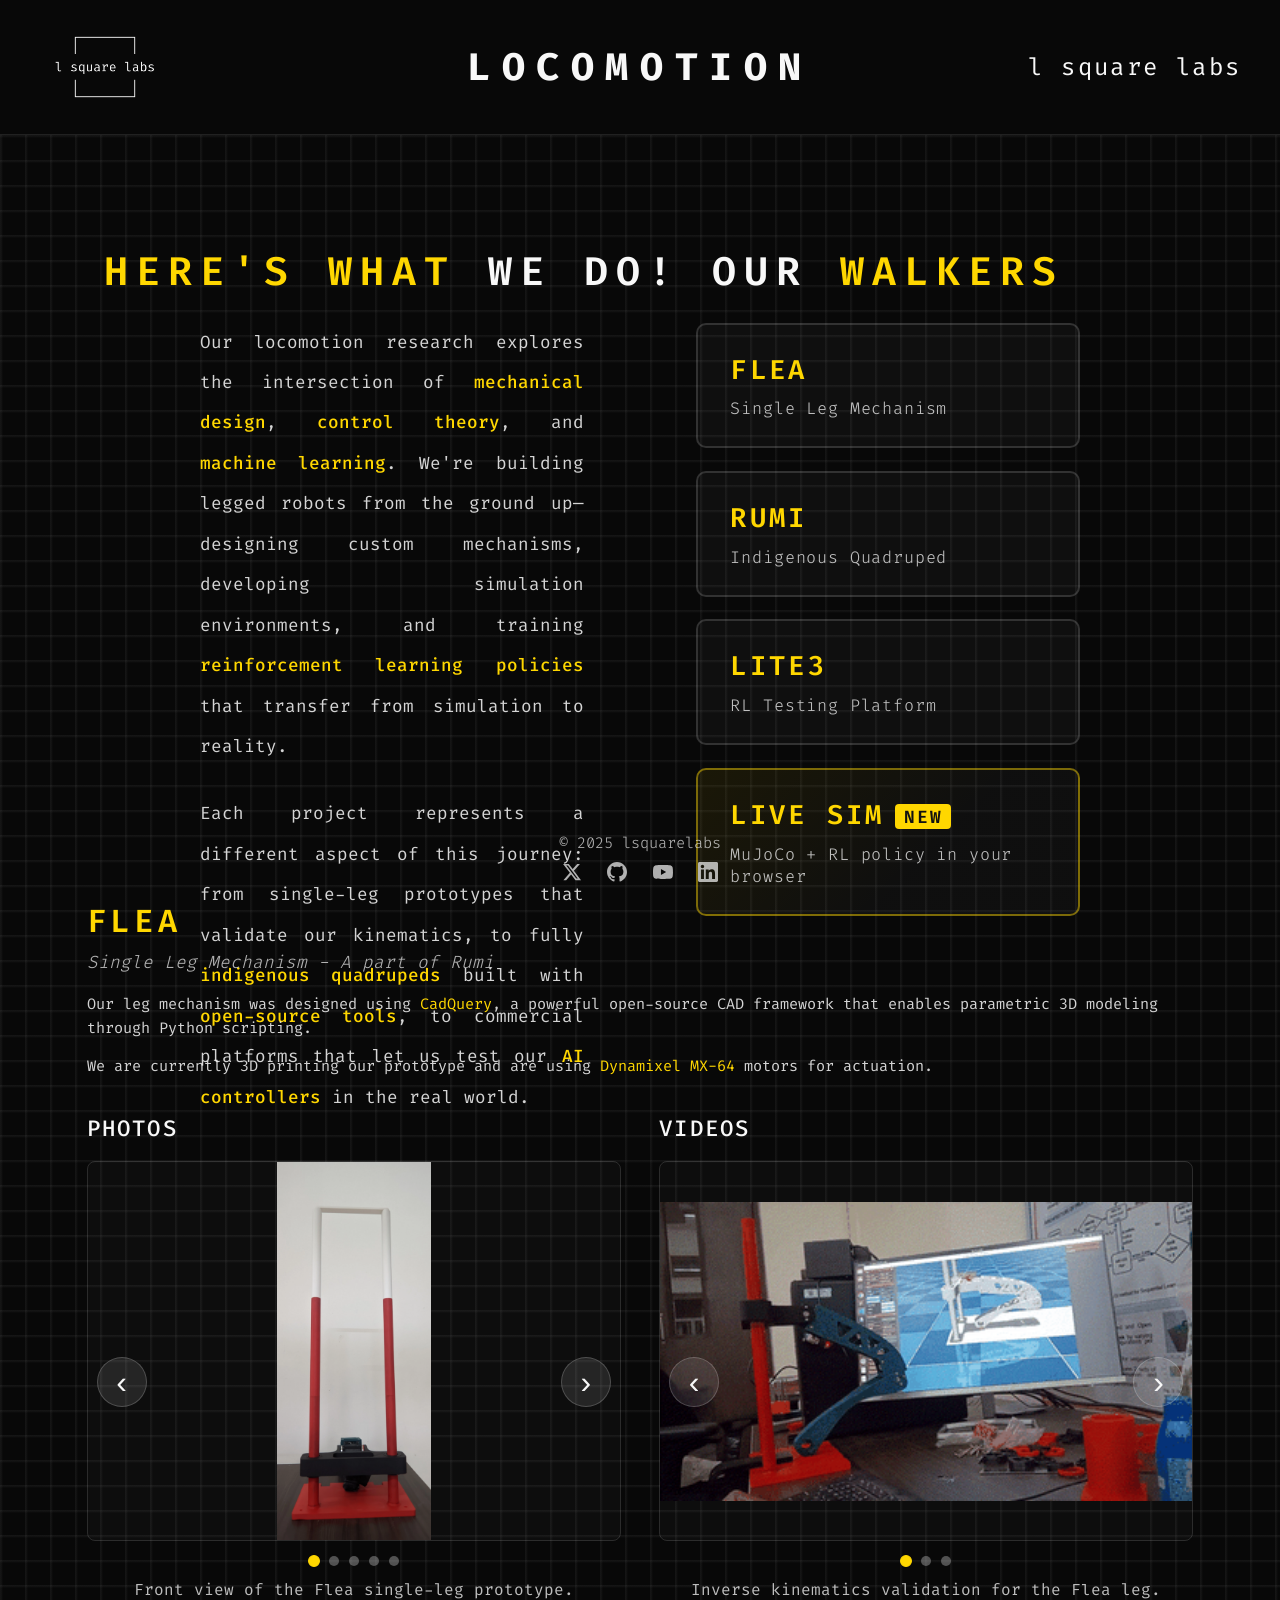
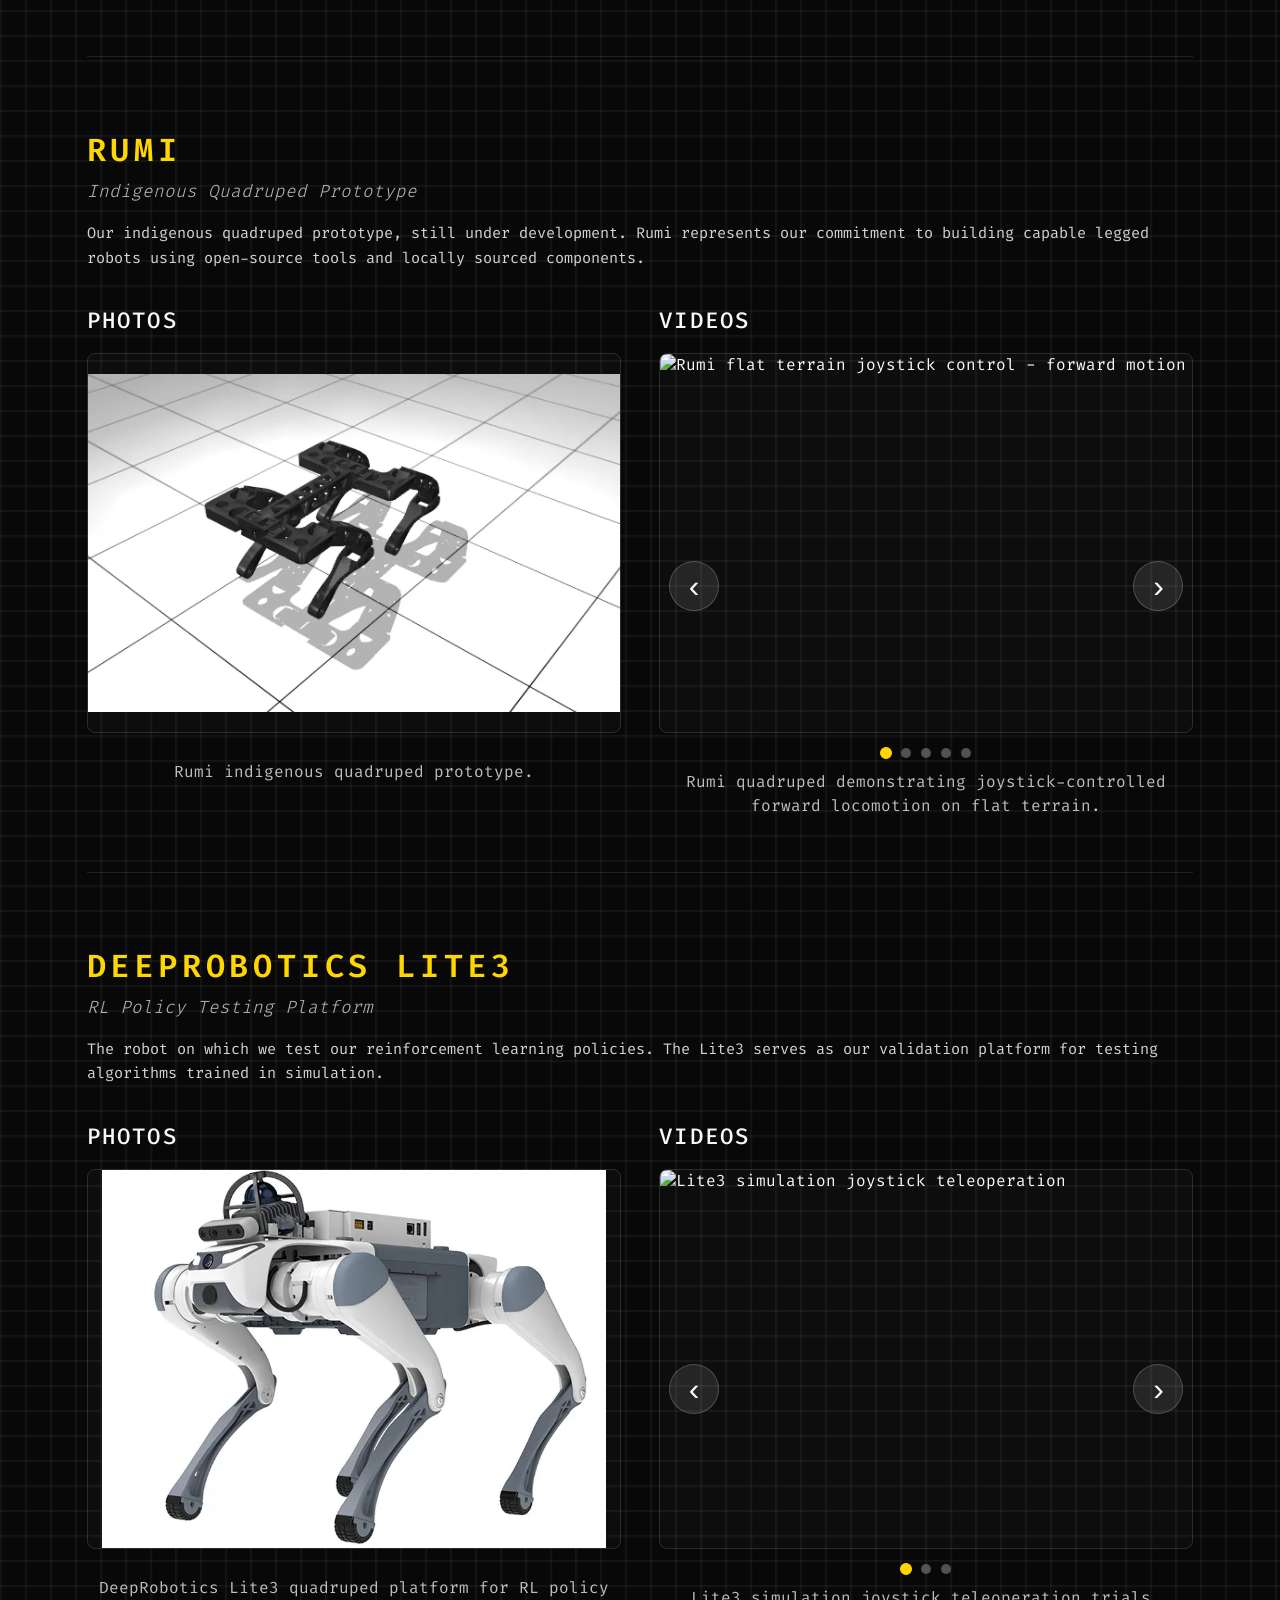
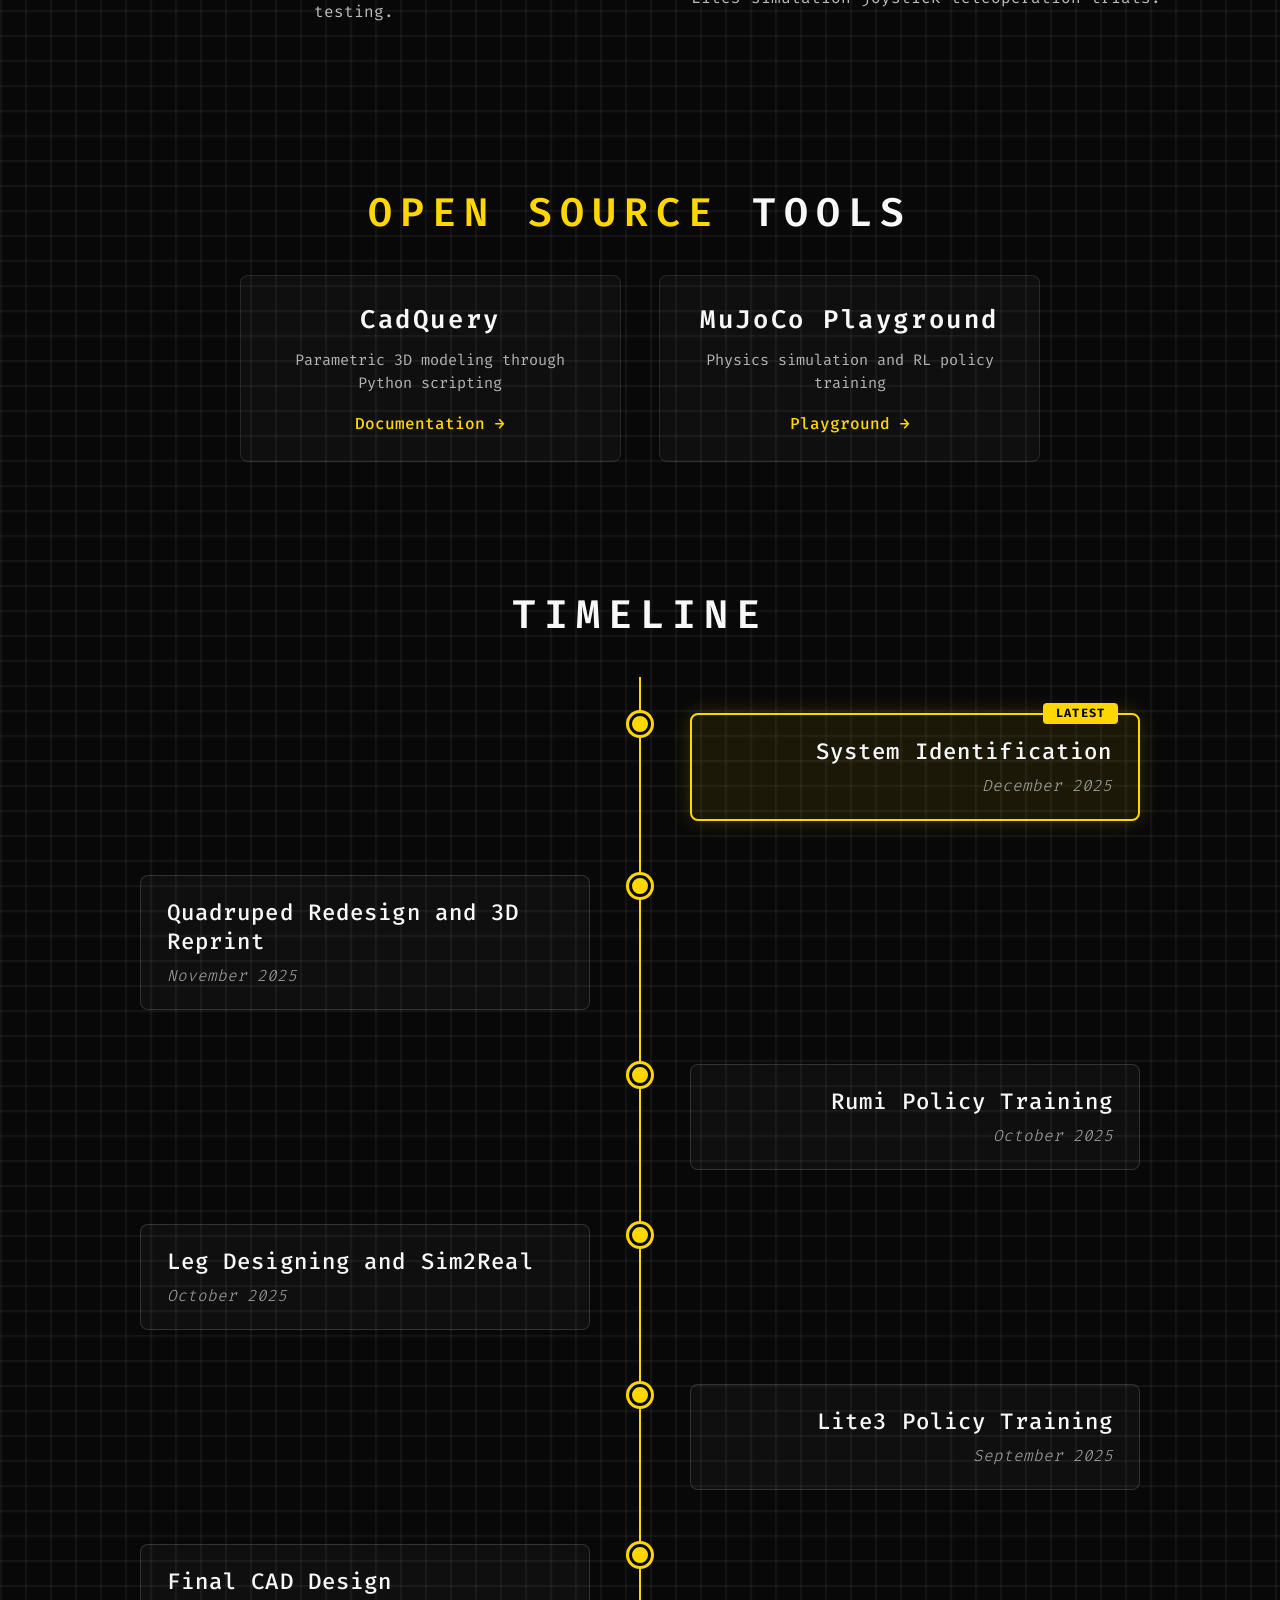
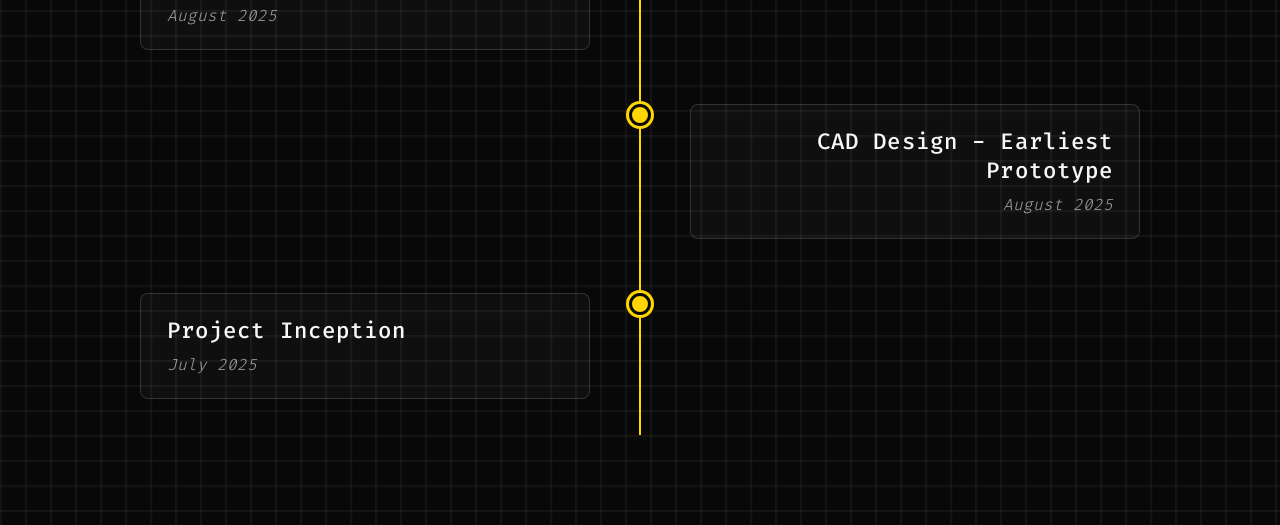
==== locomotion/index.html @ 4fffc69d "Consolidate locomotion and manipulation branches into subfolders - Move quadruped branch contents to" ====
<!DOCTYPE html>
<html lang="en">
<head>
    <meta charset="UTF-8">
    <meta name="viewport" content="width=device-width, initial-scale=1.0">
    <link rel="icon" type="image/png" href="assets/logofinal.png">
    <title>locomotion | lsquarelabs</title>
    <link rel="preconnect" href="https://fonts.googleapis.com">
    <link rel="preconnect" href="https://fonts.gstatic.com" crossorigin>
    <link href="https://fonts.googleapis.com/css2?family=Fira+Code:wght@300;400;500;600;700&display=swap" rel="stylesheet">
    <link rel="stylesheet" href="styles.css">
</head>
<body>
    <header class="logo">
        <a href="https://www.lsquarelabs.com" class="logo-link" target="_blank" rel="noopener">
            <img src="assets/logofinal.png" alt="L Square Labs">
        </a>
        <h1 class="header-title" id="locomotion-title">LOCOMOTION</h1>
        <a href="https://www.lsquarelabs.com" class="logo-link" target="_blank" rel="noopener">
            <span class="logo-text">l square labs</span>
        </a>
    </header>

    <main class="main-content">
        <!-- Hardware Projects -->
        <section class="hardware-section">
            <!-- Two-column layout for intro and navigation -->
            <div class="walkers-intro-section">
                <div class="walkers-text">
                    <h3 class="walkers-heading">Here's what <span class="white-text">we do!</span></h3>
                    <p>Our locomotion research explores the intersection of <span class="highlight">mechanical design</span>, <span class="highlight">control theory</span>, and <span class="highlight">machine learning</span>. We're building legged robots from the ground up—designing custom mechanisms, developing simulation environments, and training <span class="highlight">reinforcement learning policies</span> that transfer from simulation to reality.</p>
                    <p>Each project represents a different aspect of this journey: from single-leg prototypes that validate our kinematics, to fully <span class="highlight">indigenous quadrupeds</span> built with <span class="highlight">open-source tools</span>, to commercial platforms that let us test our <span class="highlight">AI controllers</span> in the real world.</p>
                </div>
                <div class="walkers-nav-wrapper">
                    <h2 class="section-title">Our <span class="gold-text">Walkers</span></h2>
                    <!-- Project Navigation -->
                    <div class="project-nav">
                        <a href="#flea" class="project-nav-card">
                            <h3>Flea</h3>
                            <p>Single Leg Mechanism</p>
                        </a>
                        <a href="#rumi" class="project-nav-card">
                            <h3>Rumi</h3>
                            <p>Indigenous Quadruped</p>
                        </a>
                        <a href="#lite3" class="project-nav-card">
                            <h3>Lite3</h3>
                            <p>RL Testing Platform</p>
                        </a>
                        <a href="/sim/" class="project-nav-card sim-card" target="_blank" rel="noopener">
                            <h3>Live Sim<span class="sim-badge">NEW</span></h3>
                            <p>MuJoCo + RL policy in your browser</p>
                        </a>
                    </div>
                </div>
            </div>

            <!-- Single Leg / Flea -->
            <div class="project-container" id="flea">
                <div class="project-header">
                    <h3 class="hardware-title">Flea</h3>
                    <p class="hardware-subtitle">Single Leg Mechanism - A part of Rumi</p>
                </div>
                <div class="project-description">
                    <p>Our leg mechanism was designed using <a href="https://cadquery.readthedocs.io/en/latest/" target="_blank" rel="noopener">CadQuery</a>, a powerful open-source CAD framework that enables parametric 3D modeling through Python scripting.</p>
                    <p>We are currently 3D printing our prototype and are using <a href="https://emanual.robotis.com/docs/en/dxl/mx/mx-64-2/" target="_blank" rel="noopener">Dynamixel MX-64</a> motors for actuation.</p>
                </div>
                <div class="project-media">
                    <div class="media-section photos">
                        <h4 class="media-title">Photos</h4>
                        <div class="carousel" data-carousel="flea-photos">
                            <button class="carousel-btn carousel-btn-left" aria-label="Previous image">‹</button>
                            <div class="carousel-container">
                                <img src="assets/leg/images/front_1.webp" alt="Front view of the Flea leg assembly" class="carousel-img active" data-caption="Front view of the Flea single-leg prototype.">
                                <img src="assets/leg/images/side_1.webp" alt="Side profile of Flea linkage" class="carousel-img" data-caption="Side profile highlighting the linkage geometry.">
                                <img src="assets/leg/images/side_2.webp" alt="Alternate side profile of Flea" class="carousel-img" data-caption="Alternate angle showcasing actuator placement.">
                                <img src="assets/leg/images/sit_1.webp" alt="Flea seated pose" class="carousel-img" data-caption="Flea demonstrating full range in a seated pose.">
                                <img src="assets/leg/images/quad_leg_parts.webp" alt="Exploded view of Flea components" class="carousel-img" data-caption="Exploded layout of the machined and printed components.">
                            </div>
                            <button class="carousel-btn carousel-btn-right" aria-label="Next image">›</button>
                            <div class="carousel-indicators"></div>
                            <div class="carousel-caption"></div>
                        </div>
                    </div>
                    <div class="media-section videos">
                        <h4 class="media-title">Videos</h4>
                        <div class="carousel" data-carousel="flea-gifs">
                            <button class="carousel-btn carousel-btn-left" aria-label="Previous clip">‹</button>
                            <div class="carousel-container">
                                <img src="assets/leg/gifs/inv_kine_final.gif" alt="Inverse kinematics validation for Flea" class="carousel-img active" loading="lazy" data-caption="Inverse kinematics validation for the Flea leg.">
                                <img src="assets/leg/gifs/sim2realalone.gif" alt="Sim-to-real test for single leg balancing" class="carousel-img" loading="lazy" data-caption="Sim-to-real transfer test: single leg balancing routine.">
                                <img src="assets/leg/gifs/sim2realboth.gif" alt="Dual-leg sim-to-real gait experiment" class="carousel-img" loading="lazy" data-caption="Dual-leg gait experiment comparing simulation and reality.">
                            </div>
                            <button class="carousel-btn carousel-btn-right" aria-label="Next clip">›</button>
                            <div class="carousel-indicators"></div>
                            <div class="carousel-caption"></div>
                        </div>
                    </div>
                </div>
            </div>

            <!-- Rumi -->
            <div class="project-container" id="rumi">
                <div class="project-header">
                    <h3 class="hardware-title">Rumi</h3>
                    <p class="hardware-subtitle">Indigenous Quadruped Prototype</p>
                </div>
                <div class="project-description">
                    <p>Our indigenous quadruped prototype, still under development. Rumi represents our commitment to building capable legged robots using open-source tools and locally sourced components.</p>
                </div>
                <div class="project-media">
                    <div class="media-section photos">
                        <h4 class="media-title">Photos</h4>
                        <div class="carousel" data-carousel="rumi-photos">
                            <div class="carousel-container">
                                <img src="assets/rumi/images/rumi.webp" alt="Rumi indigenous quadruped robot" class="carousel-img active" data-caption="Rumi indigenous quadruped prototype.">
                            </div>
                            <div class="carousel-indicators"></div>
                            <div class="carousel-caption"></div>
                        </div>
                    </div>
                    <div class="media-section videos">
                        <h4 class="media-title">Videos</h4>
                        <div class="carousel" data-carousel="rumi-gifs">
                            <button class="carousel-btn carousel-btn-left" aria-label="Previous clip">‹</button>
                            <div class="carousel-container">
                                <img src="assets/rumi/gifs/RumiFlatTerrainJoystick_rollout_x_inc.gif" alt="Rumi flat terrain joystick control - forward motion" class="carousel-img active" loading="lazy" data-caption="Rumi quadruped demonstrating joystick-controlled forward locomotion on flat terrain.">
                                <img src="assets/rumi/gifs/RumiFlatTerrainJoystick_rollout_yaw_1_0.gif" alt="Rumi flat terrain joystick control - yaw rotation" class="carousel-img" loading="lazy" data-caption="Rumi quadruped executing yaw rotation using joystick commands.">
                                <img src="assets/rumi/gifs/mx_quad_jump.gif" alt="Rumi quadruped jumping maneuver" class="carousel-img" loading="lazy" data-caption="Rumi performing a dynamic jumping maneuver.">
                                <img src="assets/rumi/gifs/mx_quad_standup.gif" alt="Rumi quadruped standing up from prone position" class="carousel-img" loading="lazy" data-caption="Rumi autonomously recovering from a prone position.">
                                <img src="assets/rumi/gifs/mx_quad_twist.gif" alt="Rumi quadruped twist movement" class="carousel-img" loading="lazy" data-caption="Rumi demonstrating agile twisting motion.">
                            </div>
                            <button class="carousel-btn carousel-btn-right" aria-label="Next clip">›</button>
                            <div class="carousel-indicators"></div>
                            <div class="carousel-caption"></div>
                        </div>
                    </div>
                </div>
            </div>

            <!-- Lite3 -->
            <div class="project-container" id="lite3">
                <div class="project-header">
                    <h3 class="hardware-title">DeepRobotics Lite3</h3>
                    <p class="hardware-subtitle">RL Policy Testing Platform</p>
                </div>
                <div class="project-description">
                    <p>The robot on which we test our reinforcement learning policies. The Lite3 serves as our validation platform for testing algorithms trained in simulation.</p>
                </div>
                <div class="project-media">
                    <div class="media-section photos">
                        <h4 class="media-title">Photos</h4>
                        <div class="carousel" data-carousel="lite3-photos">
                            <div class="carousel-container">
                                <img src="assets/lite3/images/lite_04.webp" alt="DeepRobotics Lite3 quadruped robot" class="carousel-img active" data-caption="DeepRobotics Lite3 quadruped platform for RL policy testing.">
                            </div>
                            <div class="carousel-indicators"></div>
                            <div class="carousel-caption"></div>
                        </div>
                    </div>
                    <div class="media-section videos">
                        <h4 class="media-title">Videos</h4>
                        <div class="carousel" data-carousel="lite3-gifs">
                            <button class="carousel-btn carousel-btn-left" aria-label="Previous media">‹</button>
                            <div class="carousel-container">
                                <img src="assets/lite3/gifs/deep_robotics_sim_joystick.gif" alt="Lite3 simulation joystick teleoperation" class="carousel-img active" loading="lazy" data-caption="Lite3 simulation joystick teleoperation trials.">
                                <img src="assets/lite3/gifs/quad_deep_robotics_real_joystick.gif" alt="Lite3 real-world joystick teleoperation" class="carousel-img" loading="lazy" data-caption="Real-world joystick control session on Lite3.">
                                <img src="assets/lite3/gifs/Lite3Getup_rollout.gif" alt="Lite3 get-up rollout from prone position" class="carousel-img" loading="lazy" data-caption="Policy rollout: Lite3 autonomously recovers from a fall.">
                            </div>
                            <button class="carousel-btn carousel-btn-right" aria-label="Next media">›</button>
                            <div class="carousel-indicators"></div>
                            <div class="carousel-caption"></div>
                        </div>
                    </div>
                </div>
            </div>
        </section>

        <!-- Open Source Tools -->
        <section class="tools-section">
            <h2 class="section-title"><span class="gold-text">Open Source</span> Tools</h2>
            <div class="tools-grid">
                <div class="tool-card">
                    <h3 class="tool-name">CadQuery</h3>
                    <p class="tool-description">Parametric 3D modeling through Python scripting</p>
                    <a href="https://cadquery.readthedocs.io/en/latest/" target="_blank" rel="noopener" class="tool-link">Documentation →</a>
                </div>
                <div class="tool-card">
                    <h3 class="tool-name">MuJoCo Playground</h3>
                    <p class="tool-description">Physics simulation and RL policy training</p>
                    <a href="https://playground.mujoco.org/" target="_blank" rel="noopener" class="tool-link">Playground →</a>
                </div>
            </div>
        </section>

        <!-- Timeline -->
        <section class="timeline-section">
            <h2 class="section-title">Timeline</h2>
            <div class="timeline">
                <div class="timeline-item">
                    <div class="timeline-content">
                        <h3 class="timeline-title">System Identification</h3>
                        <p class="timeline-date">December 2025</p>
                    </div>
                </div>
                <div class="timeline-item">
                    <div class="timeline-content">
                        <h3 class="timeline-title">Quadruped Redesign and 3D Reprint</h3>
                        <p class="timeline-date">November 2025</p>
                    </div>
                </div>
                <div class="timeline-item">
                    <div class="timeline-content">
                        <h3 class="timeline-title">Rumi Policy Training</h3>
                        <p class="timeline-date">October 2025</p>
                    </div>
                </div>
                <div class="timeline-item">
                    <div class="timeline-content">
                        <h3 class="timeline-title">Leg Designing and Sim2Real</h3>
                        <p class="timeline-date">October 2025</p>
                    </div>
                </div>
                <div class="timeline-item">
                    <div class="timeline-content">
                        <h3 class="timeline-title">Lite3 Policy Training</h3>
                        <p class="timeline-date">September 2025</p>
                    </div>
                </div>
                <div class="timeline-item">
                    <div class="timeline-content">
                        <h3 class="timeline-title">Final CAD Design</h3>
                        <p class="timeline-date">August 2025</p>
                    </div>
                </div>
                <div class="timeline-item">
                    <div class="timeline-content">
                        <h3 class="timeline-title">CAD Design - Earliest Prototype</h3>
                        <p class="timeline-date">August 2025</p>
                    </div>
                </div>
                <div class="timeline-item">
                    <div class="timeline-content">
                        <h3 class="timeline-title">Project Inception</h3>
                        <p class="timeline-date">July 2025</p>
                    </div>
                </div>
            </div>
        </section>
    </main>

    <footer class="footer">
        <p>&copy; 2025 lsquarelabs</p>
        <div class="social-links">
            <a href="https://x.com/lsquarelabs" target="_blank" rel="noopener" aria-label="X (Twitter)">
                <svg xmlns="http://www.w3.org/2000/svg" width="24" height="24" viewBox="0 0 24 24" fill="currentColor">
                    <path d="M18.244 2.25h3.308l-7.227 8.26 8.502 11.24H16.17l-5.214-6.817L4.99 21.75H1.68l7.73-8.835L1.254 2.25H8.08l4.713 6.231zm-1.161 17.52h1.833L7.084 4.126H5.117z"/>
                </svg>
            </a>
            <a href="https://github.com/lsquarelabs" target="_blank" rel="noopener" aria-label="GitHub">
                <svg xmlns="http://www.w3.org/2000/svg" width="24" height="24" viewBox="0 0 24 24" fill="currentColor">
                    <path d="M12 0c-6.626 0-12 5.373-12 12 0 5.302 3.438 9.8 8.207 11.387.599.111.793-.261.793-.577v-2.234c-3.338.726-4.033-1.416-4.033-1.416-.546-1.387-1.333-1.756-1.333-1.756-1.089-.745.083-.729.083-.729 1.205.084 1.839 1.237 1.839 1.237 1.07 1.834 2.807 1.304 3.492.997.107-.775.418-1.305.762-1.604-2.665-.305-5.467-1.334-5.467-5.931 0-1.311.469-2.381 1.236-3.221-.124-.303-.535-1.524.117-3.176 0 0 1.008-.322 3.301 1.23.957-.266 1.983-.399 3.003-.404 1.02.005 2.047.138 3.006.404 2.291-1.552 3.297-1.23 3.297-1.23.653 1.653.242 2.874.118 3.176.77.84 1.235 1.911 1.235 3.221 0 4.609-2.807 5.624-5.479 5.921.43.372.823 1.102.823 2.222v3.293c0 .319.192.694.801.576 4.765-1.589 8.199-6.086 8.199-11.386 0-6.627-5.373-12-12-12z"/>
                </svg>
            </a>
            <a href="https://youtube.com/@lsquarelabs" target="_blank" rel="noopener" aria-label="YouTube">
                <svg xmlns="http://www.w3.org/2000/svg" width="24" height="24" viewBox="0 0 24 24" fill="currentColor">
                    <path d="M23.498 6.186a3.016 3.016 0 0 0-2.122-2.136C19.505 3.545 12 3.545 12 3.545s-7.505 0-9.377.505A3.017 3.017 0 0 0 .502 6.186C0 8.07 0 12 0 12s0 3.93.502 5.814a3.016 3.016 0 0 0 2.122 2.136c1.871.505 9.376.505 9.376.505s7.505 0 9.377-.505a3.015 3.015 0 0 0 2.122-2.136C24 15.93 24 12 24 12s0-3.93-.502-5.814zM9.545 15.568V8.432L15.818 12l-6.273 3.568z"/>
                </svg>
            </a>
            <a href="https://linkedin.com/company/lsquarelabs" target="_blank" rel="noopener" aria-label="LinkedIn">
                <svg xmlns="http://www.w3.org/2000/svg" width="24" height="24" viewBox="0 0 24 24" fill="currentColor">
                    <path d="M20.447 20.452h-3.554v-5.569c0-1.328-.027-3.037-1.852-3.037-1.853 0-2.136 1.445-2.136 2.939v5.667H9.351V9h3.414v1.561h.046c.477-.9 1.637-1.85 3.37-1.85 3.601 0 4.267 2.37 4.267 5.455v6.286zM5.337 7.433c-1.144 0-2.063-.926-2.063-2.065 0-1.138.92-2.063 2.063-2.063 1.14 0 2.064.925 2.064 2.063 0 1.139-.925 2.065-2.064 2.065zm1.782 13.019H3.555V9h3.564v11.452zM22.225 0H1.771C.792 0 0 .774 0 1.729v20.542C0 23.227.792 24 1.771 24h20.451C23.2 24 24 23.227 24 22.271V1.729C24 .774 23.2 0 22.222 0h.003z"/>
                </svg>
            </a>
        </div>
    </footer>

    <script src="script.js"></script>
</body>
</html>
---- locomotion/styles.css ----
/* Reset and Base Styles */
* {
    margin: 0;
    padding: 0;
    box-sizing: border-box;
}

html {
    scroll-behavior: smooth;
}

:root {
    --color-black: #080808;
    --color-white: #f8f8f8;
    --square-size: 25vw;
    --square-border-width: 0.2vw;
    --logo-width: 12vw;
    --header-height: 15vh;
    --spacing-x: 3vw;
    --spacing-y: 3vh;
}

body {
    background-color: var(--color-black);
    color: var(--color-white);
    font-family: 'Fira Code', monospace;
    cursor: url('data:image/svg+xml;utf8,<svg xmlns="http://www.w3.org/2000/svg" width="24" height="24" viewBox="0 0 24 24" fill="%23f8f8f8" stroke="%23080808" stroke-width="0.5"><path d="M5.5 3.21V20.8c0 .45.54.67.85.35l4.86-4.86a.5.5 0 0 1 .35-.15h6.87a.5.5 0 0 0 .35-.85L6.35 2.85a.5.5 0 0 0-.85.35z"/></svg>') 0 0, auto;
    min-height: 100vh;
    width: 100vw;
}

/* Logo Styles */
.logo {
    position: fixed;
    top: 0;
    left: 0;
    width: 100vw;
    height: var(--header-height);
    display: flex;
    align-items: center;
    justify-content: space-between;
    padding-left: var(--spacing-x);
    padding-right: var(--spacing-x);
    z-index: 100;
    background-color: var(--color-black);
    border-bottom: 1px solid rgba(248, 248, 248, 0.1);
}

.logo-link {
    text-decoration: none;
    color: inherit;
    transition: opacity 0.3s ease;
    height: 100%;
    display: flex;
    align-items: center;
}

.logo-link:hover {
    opacity: 0.7;
}

.logo img {
    height: 100%;
    width: auto;
    display: block;
    object-fit: contain;
}

.header-title {
    position: absolute;
    left: 50%;
    transform: translateX(-50%);
    font-size: clamp(1.5rem, 3vw, 2.5rem);
    font-weight: 700;
    text-transform: uppercase;
    letter-spacing: 0.3em;
    color: var(--color-white);
    display: flex;
    animation: title-breathe 7.2s ease-in-out infinite;
}

@keyframes title-breathe {
    0%, 100% {
        transform: translateX(-50%) scale(1.0);
    }
    50% {
        transform: translateX(-50%) scale(1.15);
    }
}

.header-title .letter {
    display: inline-block;
}

/* Static state when scrolled */
.header-title.static {
    animation: none !important;
    transform: translateX(-50%) scale(1) !important;
}

.header-title.static .letter {
    animation: none !important;
    transform: none !important;
    color: var(--color-white) !important;
    box-shadow: none !important;
}

/* L and N move together - start at -6px, go to +6px */
.header-title .walk-group-1 {
    animation: walk-group-1 1.2s ease-in-out infinite;
}

@keyframes walk-group-1 {
    0%, 100% {
        transform: translateY(-6px) scale(1.1);
        color: var(--color-white);
        box-shadow: inset 0 0 0 0 transparent;
    }
    50% {
        transform: translateY(6px) scale(0.9);
        color: gold;
        box-shadow: inset 0 -0.3em 0 -0.25em gold;
    }
}

/* Both O's move together - start at +6px, go to -6px */
.header-title .walk-group-2 {
    animation: walk-group-2 1.2s ease-in-out infinite;
}

@keyframes walk-group-2 {
    0%, 100% {
        transform: translateY(6px) scale(0.9);
        color: gold;
        box-shadow: inset 0 -0.3em 0 -0.25em gold;
    }
    50% {
        transform: translateY(-6px) scale(1.1);
        color: var(--color-white);
        box-shadow: inset 0 0 0 0 transparent;
    }
}

/* Middle letters (C, O, M, O, T, I) - rock motion */
/* Move down (+2px) when any leg touches, move up (-2px) when both legs are mid-air */
.header-title .walk-group-3 {
    animation: walk-group-3 1.2s ease-in-out infinite;
}

@keyframes walk-group-3 {
    0%, 50%, 100% {
        transform: translateY(2px);
    }
    25%, 75% {
        transform: translateY(-2px);
    }
}

.logo-text {
    font-size: clamp(1rem, 2vw, 1.5rem);
    font-weight: 400;
    text-transform: lowercase;
    letter-spacing: 0.1em;
    color: var(--color-white);
}

/* Main Content */
.main-content {
    margin-top: var(--header-height);
    padding: 0 var(--spacing-x);
    padding-top: 0;
    min-height: calc(100vh - var(--header-height));
    width: 100vw;
    overflow-y: auto;
    background-image:
        linear-gradient(rgba(248, 248, 248, 0.05) 1px, transparent 3px),
        linear-gradient(90deg, rgba(248, 248, 248, 0.05) 1px, transparent 3px);
    background-size: 25px 25px;
    background-position: 0 0, 0 0;
}

/* Section Styles */
.hardware-section {
    width: 90%;
    margin: 0 auto 6vh auto;
    padding: 0;
    padding-top: 0;
}

.tools-section,
.timeline-section {
    width: 90%;
    margin: 0 auto 6vh auto;
    padding: 4vh 0;
}

.section-title {
    font-size: clamp(1.8rem, 4vw, 2.5rem);
    font-weight: 600;
    text-transform: uppercase;
    letter-spacing: 0.2em;
    margin-bottom: 4vh;
    color: var(--color-white);
    text-align: center;
}

.gold-text {
    color: gold;
}

/* Walkers Intro Section - Two Column Layout */
.walkers-intro-section {
    display: flex;
    justify-content: space-evenly;
    align-items: center;
    height: calc(100vh - var(--header-height));
    margin-bottom: 0;
    padding: 0;
}

.walkers-text {
    width: 30vw;
    height: 60vh;
    display: flex;
    flex-direction: column;
    justify-content: flex-start;
    align-items: center;
    gap: 3vh;
}

.walkers-heading {
    font-size: clamp(1.8rem, 4vw, 2.5rem);
    font-weight: 600;
    color: gold;
    text-transform: uppercase;
    letter-spacing: 0.2em;
    margin: 0;
    white-space: nowrap;
    line-height: 1.2;
}

.walkers-heading .white-text {
    color: var(--color-white);
}

.walkers-text p {
    font-size: clamp(0.95rem, 1.5vw, 1.1rem);
    color: rgba(248, 248, 248, 0.85);
    line-height: 2.3;
    text-align: justify;
    margin: 0;
}

.walkers-text .highlight {
    color: gold;
    font-weight: 500;
}

.walkers-nav-wrapper {
    width: 30vw;
    height: 60vh;
    display: flex;
    flex-direction: column;
    justify-content: flex-start;
    align-items: center;
    gap: 3vh;
}

.walkers-nav-wrapper .section-title {
    margin: 0;
    white-space: nowrap;
    text-align: center;
    line-height: 1.2;
}

/* Project Navigation */
.project-nav {
    display: flex;
    flex-direction: column;
    gap: 2.5vh;
    width: 100%;
    max-width: 450px;
}

.project-nav-card {
    background: rgba(248, 248, 248, 0.03);
    border: 2px solid rgba(248, 248, 248, 0.15);
    border-radius: 10px;
    padding: 3vh 2.5vw;
    text-align: left;
    text-decoration: none;
    color: var(--color-white);
    transition: all 0.3s cubic-bezier(0.4, 0, 0.2, 1);
    cursor: pointer;
    position: relative;
    display: flex;
    flex-direction: column;
    gap: 0.8vh;
}

.project-nav-card::after {
    content: '→';
    position: absolute;
    right: 2.5vw;
    top: 50%;
    transform: translateY(-50%) translateX(-10px);
    font-size: clamp(1.5rem, 2.5vw, 2rem);
    color: gold;
    opacity: 0;
    transition: all 0.3s cubic-bezier(0.4, 0, 0.2, 1);
}

.project-nav-card:hover {
    background: rgba(248, 248, 248, 0.08);
    border-color: gold;
    transform: scale(1.02);
    box-shadow: 0 8px 24px rgba(255, 215, 0, 0.15);
}

.project-nav-card:hover::after {
    opacity: 1;
    transform: translateY(-50%) translateX(0);
}

.project-nav-card h3 {
    font-size: clamp(1.4rem, 2.2vw, 1.7rem);
    font-weight: 600;
    color: gold;
    margin-bottom: 0.3vh;
    text-transform: uppercase;
    letter-spacing: 0.12em;
    transition: color 0.3s ease;
}

.project-nav-card:hover h3 {
    color: rgba(255, 215, 0, 1);
    text-shadow: 0 0 20px rgba(255, 215, 0, 0.3);
}

.project-nav-card p {
    font-size: clamp(0.9rem, 1.4vw, 1.05rem);
    color: rgba(248, 248, 248, 0.75);
    font-weight: 300;
    letter-spacing: 0.05em;
    transition: color 0.3s ease;
}

.project-nav-card:hover p {
    color: rgba(248, 248, 248, 0.9);
}

/* Project Container */
.project-container {
    margin-bottom: 8vh;
    padding-bottom: 6vh;
    border-bottom: 1px solid rgba(248, 248, 248, 0.1);
}

.project-container:last-of-type {
    border-bottom: none;
}

.project-header {
    margin-bottom: 2vh;
}

.hardware-title {
    font-size: clamp(1.5rem, 3vw, 2rem);
    font-weight: 600;
    color: gold;
    margin-bottom: 1vh;
    text-transform: uppercase;
    letter-spacing: 0.15em;
}

.hardware-subtitle {
    font-size: clamp(0.9rem, 1.5vw, 1.1rem);
    font-weight: 300;
    color: rgba(248, 248, 248, 0.7);
    margin-bottom: 2vh;
    font-style: italic;
}

.project-description {
    margin-bottom: 4vh;
    line-height: 1.6;
}

.project-description p {
    font-size: clamp(0.9rem, 1.5vw, 1rem);
    color: rgba(248, 248, 248, 0.85);
    margin-bottom: 1.5vh;
}

.project-description a {
    color: gold;
    text-decoration: none;
    border-bottom: 1px solid transparent;
    transition: border-color 0.3s ease;
}

.project-description a:hover {
    border-bottom-color: gold;
}

/* Project Media Layout */
.project-media {
    display: grid;
    grid-template-columns: 1fr 1fr;
    gap: 3vw;
    margin-top: 3vh;
}

.media-section {
    display: flex;
    flex-direction: column;
}

.media-title {
    font-size: clamp(1.1rem, 2vw, 1.4rem);
    font-weight: 500;
    color: var(--color-white);
    margin-bottom: 2vh;
    text-transform: uppercase;
    letter-spacing: 0.1em;
}

.media-placeholder {
    background-color: rgba(248, 248, 248, 0.03);
    border: 1px dashed rgba(248, 248, 248, 0.2);
    border-radius: 8px;
    display: flex;
    align-items: center;
    justify-content: center;
    min-height: 400px;
}

.media-placeholder p {
    font-size: clamp(0.9rem, 1.5vw, 1rem);
    color: rgba(248, 248, 248, 0.4);
    font-style: italic;
}

/* Carousel Gallery */
.carousel {
    position: relative;
    width: 100%;
}

.carousel-container {
    position: relative;
    width: 100%;
    height: 400px;
    overflow: hidden;
    border-radius: 8px;
    border: 1px solid rgba(248, 248, 248, 0.15);
}

.carousel-img {
    position: absolute;
    width: 100%;
    height: 100%;
    object-fit: contain;
    opacity: 0;
    transition: opacity 0.5s ease-in-out;
    background-color: rgba(248, 248, 248, 0.02);
    pointer-events: none;
}

.carousel-img.active {
    opacity: 1;
    pointer-events: auto;
}

.carousel-btn {
    position: absolute;
    top: 50%;
    transform: translateY(-50%);
    background-color: rgba(248, 248, 248, 0.1);
    color: var(--color-white);
    border: 1px solid rgba(248, 248, 248, 0.2);
    width: 50px;
    height: 50px;
    font-size: 2rem;
    cursor: pointer;
    z-index: 10;
    transition: all 0.3s ease;
    border-radius: 50%;
    display: flex;
    align-items: center;
    justify-content: center;
    line-height: 1;
}

.carousel-btn:hover {
    background-color: rgba(255, 215, 0, 0.2);
    border-color: gold;
    color: gold;
}

.carousel-btn-left {
    left: 10px;
}

.carousel-btn-right {
    right: 10px;
}

.carousel-indicators {
    display: flex;
    justify-content: center;
    gap: 10px;
    margin-top: 15px;
}

.carousel-indicator {
    width: 10px;
    height: 10px;
    border-radius: 50%;
    background-color: rgba(248, 248, 248, 0.3);
    cursor: pointer;
    transition: all 0.3s ease;
    border: 1px solid transparent;
}

.carousel-indicator.active {
    background-color: gold;
    border-color: gold;
    transform: scale(1.2);
}

.carousel-indicator:hover {
    background-color: rgba(255, 215, 0, 0.5);
}

.carousel-caption {
    margin-top: 12px;
    text-align: center;
    font-size: clamp(0.85rem, 1.4vw, 1rem);
    color: rgba(248, 248, 248, 0.75);
    line-height: 1.5;
    min-height: 1.5em;
}

.carousel-caption.hidden {
    display: none;
}

.coming-soon-text {
    font-size: clamp(0.9rem, 1.5vw, 1rem);
    color: rgba(248, 248, 248, 0.5);
    text-align: center;
    padding: 4vh 0;
    font-style: italic;
}

/* Tools Section */
.tools-grid {
    display: grid;
    grid-template-columns: repeat(auto-fit, minmax(280px, 1fr));
    gap: 3vh 3vw;
    max-width: 800px;
    margin: 0 auto;
}

.tool-card {
    background-color: rgba(248, 248, 248, 0.03);
    border: 1px solid rgba(248, 248, 248, 0.1);
    border-radius: 8px;
    padding: 3vh 2vw;
    transition: all 0.3s ease;
    text-align: center;
}

.tool-card:hover {
    background-color: rgba(248, 248, 248, 0.05);
    border-color: gold;
    transform: translateY(-5px);
}

.tool-name {
    font-size: clamp(1.3rem, 2.5vw, 1.6rem);
    font-weight: 600;
    color: var(--color-white);
    margin-bottom: 1.5vh;
    letter-spacing: 0.1em;
}

.tool-description {
    font-size: clamp(0.85rem, 1.4vw, 0.95rem);
    color: rgba(248, 248, 248, 0.7);
    margin-bottom: 2vh;
    line-height: 1.5;
}

.tool-link {
    display: inline-block;
    color: gold;
    text-decoration: none;
    font-size: clamp(0.9rem, 1.5vw, 1rem);
    font-weight: 500;
    transition: transform 0.3s ease;
}

.tool-link:hover {
    transform: translateX(5px);
}

/* Timeline Section */
.timeline {
    position: relative;
    max-width: 1000px;
    margin: 0 auto;
    padding: 4vh 0;
}

/* Central gold line with animation */
.timeline::before {
    content: '';
    position: absolute;
    left: 50%;
    top: 0;
    bottom: 0;
    width: 2px;
    background-color: gold;
    transform: translateX(-50%);
    height: 0;
}

/* Trigger animation when visible */
.timeline.timeline-visible::before {
    animation: timeline-line-grow 1.5s ease-out forwards;
}

@keyframes timeline-line-grow {
    from {
        height: 0;
    }
    to {
        height: 100%;
    }
}

.timeline-item {
    position: relative;
    margin-bottom: 6vh;
    width: 100%;
    display: flex;
    justify-content: flex-end;
    opacity: 0;
    transform: translateY(20px);
}

/* Trigger animation when visible */
.timeline.timeline-visible .timeline-item {
    animation: timeline-item-fade-in 0.6s ease-out forwards;
}

/* Stagger animation for each item */
.timeline.timeline-visible .timeline-item:nth-child(1) { animation-delay: 0.2s; }
.timeline.timeline-visible .timeline-item:nth-child(2) { animation-delay: 0.4s; }
.timeline.timeline-visible .timeline-item:nth-child(3) { animation-delay: 0.6s; }
.timeline.timeline-visible .timeline-item:nth-child(4) { animation-delay: 0.8s; }
.timeline.timeline-visible .timeline-item:nth-child(5) { animation-delay: 1s; }
.timeline.timeline-visible .timeline-item:nth-child(6) { animation-delay: 1.2s; }

@keyframes timeline-item-fade-in {
    from {
        opacity: 0;
        transform: translateY(20px);
    }
    to {
        opacity: 1;
        transform: translateY(0);
    }
}

.timeline-item:last-child {
    margin-bottom: 0;
}

/* Alternate to left side */
.timeline-item:nth-child(even) {
    justify-content: flex-start;
}

/* Gold circle dots with pulse animation */
.timeline-item::before {
    content: '';
    position: absolute;
    left: 50%;
    top: 0;
    width: 16px;
    height: 16px;
    background-color: gold;
    border: 3px solid var(--color-black);
    border-radius: 50%;
    transform: translateX(-50%);
    z-index: 2;
    box-shadow: 0 0 0 3px gold;
    animation: timeline-dot-pop 0.4s ease-out;
}

/* Latest event dot has pulse animation */
.timeline-item:first-child::before {
    animation: timeline-dot-pulse 2s ease-in-out infinite;
}

@keyframes timeline-dot-pop {
    0% {
        transform: translateX(-50%) scale(0);
    }
    50% {
        transform: translateX(-50%) scale(1.2);
    }
    100% {
        transform: translateX(-50%) scale(1);
    }
}

@keyframes timeline-dot-pulse {
    0%, 100% {
        box-shadow: 0 0 0 3px gold;
    }
    50% {
        box-shadow: 0 0 0 8px rgba(255, 215, 0, 0.3);
    }
}

.timeline-content {
    background-color: rgba(248, 248, 248, 0.03);
    border: 1px solid rgba(248, 248, 248, 0.15);
    border-radius: 8px;
    padding: 2.5vh 2vw;
    width: 45%;
    text-align: left;
    transition: all 0.3s ease;
    position: relative;
}

/* Highlight latest event */
.timeline-item:first-child .timeline-content {
    background-color: rgba(255, 215, 0, 0.08);
    border: 2px solid gold;
    box-shadow: 0 0 20px rgba(255, 215, 0, 0.2);
}

.timeline-item:first-child .timeline-content::after {
    content: 'LATEST';
    position: absolute;
    top: -12px;
    right: 20px;
    background-color: gold;
    color: var(--color-black);
    font-size: clamp(0.65rem, 1.2vw, 0.75rem);
    font-weight: 700;
    padding: 0.3vh 1vw;
    border-radius: 4px;
    letter-spacing: 0.1em;
}

.timeline-item:first-child:nth-child(even) .timeline-content::after {
    right: auto;
    left: 20px;
}

/* Right side items (odd) - align text right */
.timeline-item:nth-child(odd) .timeline-content {
    text-align: right;
}

/* Left side items (even) - align text left */
.timeline-item:nth-child(even) .timeline-content {
    text-align: left;
}

.timeline-content:hover {
    background-color: rgba(248, 248, 248, 0.06);
    border-color: gold;
    transform: scale(1.02);
}

.timeline-item:first-child .timeline-content:hover {
    background-color: rgba(255, 215, 0, 0.12);
    box-shadow: 0 0 30px rgba(255, 215, 0, 0.3);
}

.timeline-title {
    font-size: clamp(1.1rem, 2vw, 1.4rem);
    font-weight: 500;
    color: var(--color-white);
    margin-bottom: 1vh;
    letter-spacing: 0.05em;
}

.timeline-date {
    font-size: clamp(0.85rem, 1.4vw, 1rem);
    color: rgba(248, 248, 248, 0.6);
    font-weight: 300;
    font-style: italic;
}

/* Large Desktop (1920px+) */
@media (min-width: 1920px) {
    .hardware-section {
        width: 85%;
        max-width: 1800px;
    }

    .carousel-container {
        height: 500px;
    }

    .media-placeholder {
        min-height: 500px;
    }
}

/* Desktop (1440px - 1919px) */
@media (min-width: 1440px) and (max-width: 1919px) {
    .carousel-container {
        height: 450px;
    }

    .media-placeholder {
        min-height: 450px;
    }
}

/* Laptop/Small Desktop (1024px - 1439px) */
@media (min-width: 1024px) and (max-width: 1439px) {
    .hardware-section {
        width: 92%;
    }

    .carousel-container {
        height: 380px;
    }

    .media-placeholder {
        min-height: 380px;
    }

    .project-description p {
        font-size: clamp(0.85rem, 1.4vw, 0.95rem);
    }
}

/* Tablet Landscape (768px - 1023px) */
@media (min-width: 768px) and (max-width: 1023px) {
    :root {
        --header-height: 13vh;
        --spacing-x: 4vw;
    }

    .hardware-section {
        width: 94%;
    }

    .walkers-intro-section {
        grid-template-columns: 1fr;
        gap: 4vh;
        margin-bottom: 6vh;
        min-height: auto;
        padding: 3vh 0;
    }

    .walkers-text {
        padding-right: 0;
    }

    .walkers-text p {
        text-align: left;
        font-size: clamp(1rem, 1.7vw, 1.15rem);
    }

    .walkers-heading {
        font-size: clamp(1.3rem, 2vw, 1.6rem);
    }

    .project-container {
        margin-bottom: 6vh;
        padding-bottom: 5vh;
    }

    .project-media {
        gap: 3vw;
    }

    .carousel-container {
        height: 320px;
    }

    .media-placeholder {
        min-height: 320px;
    }

    .carousel-btn {
        width: 42px;
        height: 42px;
        font-size: 1.6rem;
    }

    .media-title {
        font-size: clamp(1rem, 1.8vw, 1.2rem);
    }

    .tools-grid {
        grid-template-columns: 1fr 1fr;
        gap: 3vh 4vw;
    }

    .section-title {
        font-size: clamp(1.6rem, 3.5vw, 2.2rem);
    }

    .timeline-content {
        width: 44%;
    }
}

/* 2-element header layout for small screens */
@media (max-width: 599px) {
    .logo-text {
        display: none;
    }

    .logo {
        justify-content: space-between;
    }

    .header-title {
        position: static;
        transform: none;
        font-size: clamp(1rem, 4vw, 1.8rem);
        letter-spacing: 0.2em;
    }
}

/* Tablet Portrait (600px - 767px) */
@media (min-width: 600px) and (max-width: 767px) {
    :root {
        --header-height: 14vh;
        --spacing-x: 5vw;
        --spacing-y: 3vh;
    }

    .hardware-section {
        width: 94%;
    }

    .walkers-intro-section {
        grid-template-columns: 1fr;
        gap: 4vh;
        margin-bottom: 5vh;
        min-height: auto;
        padding: 3vh 0;
    }

    .walkers-text {
        padding-right: 0;
    }

    .walkers-text p {
        text-align: left;
        font-size: clamp(0.95rem, 2vw, 1.05rem);
    }

    .walkers-heading {
        font-size: clamp(1.2rem, 3vw, 1.5rem);
    }

    .project-nav {
        gap: 2.5vh;
    }

    .project-nav-card {
        padding: 3vh 5vw;
    }

    .project-container {
        margin-bottom: 7vh;
        padding-bottom: 4vh;
    }

    .project-media {
        grid-template-columns: 1fr;
        gap: 4vh;
    }

    .carousel-container {
        height: 350px;
    }

    .media-placeholder {
        min-height: 280px;
    }

    .carousel-btn {
        width: 40px;
        height: 40px;
        font-size: 1.5rem;
    }

    .carousel-btn-left {
        left: 8px;
    }

    .carousel-btn-right {
        right: 8px;
    }

    .hardware-title {
        font-size: clamp(1.4rem, 4vw, 1.8rem);
    }

    .section-title {
        font-size: clamp(1.5rem, 5vw, 2rem);
        margin-bottom: 3vh;
    }

    .tools-grid {
        grid-template-columns: 1fr;
        gap: 3vh;
    }

    .tool-card {
        padding: 3vh 5vw;
    }

    .timeline-item {
        justify-content: center !important;
    }

    .timeline-content {
        width: 75%;
        text-align: center !important;
    }
}

/* Mobile Landscape (480px - 599px) */
@media (min-width: 480px) and (max-width: 599px) {
    :root {
        --header-height: 13vh;
        --spacing-x: 5vw;
    }

    .hardware-section {
        width: 95%;
    }

    .walkers-intro-section {
        grid-template-columns: 1fr;
        gap: 3vh;
        margin-bottom: 4vh;
        min-height: auto;
        padding: 2.5vh 0;
    }

    .walkers-text {
        padding-right: 0;
    }

    .walkers-text p {
        text-align: left;
        font-size: clamp(0.9rem, 2.2vw, 1rem);
    }

    .walkers-heading {
        font-size: clamp(1.15rem, 3.5vw, 1.4rem);
    }

    .project-nav {
        gap: 2vh;
    }

    .project-nav-card {
        padding: 2.5vh 5vw;
    }

    .project-container {
        margin-bottom: 6vh;
        padding-bottom: 4vh;
    }

    .project-header {
        margin-bottom: 2vh;
    }

    .project-description {
        margin-bottom: 3vh;
    }

    .project-media {
        grid-template-columns: 1fr;
        gap: 3vh;
    }

    .carousel-container {
        height: 280px;
    }

    .media-placeholder {
        min-height: 240px;
    }

    .carousel-btn {
        width: 38px;
        height: 38px;
        font-size: 1.4rem;
    }

    .carousel-btn-left {
        left: 6px;
    }

    .carousel-btn-right {
        right: 6px;
    }

    .carousel-indicators {
        gap: 8px;
        margin-top: 12px;
    }

    .hardware-title {
        font-size: clamp(1.3rem, 5vw, 1.6rem);
        letter-spacing: 0.12em;
    }

    .hardware-subtitle {
        font-size: clamp(0.85rem, 2vw, 1rem);
    }

    .media-title {
        font-size: clamp(1rem, 2.5vw, 1.2rem);
        margin-bottom: 1.5vh;
    }

    .section-title {
        font-size: clamp(1.4rem, 5.5vw, 1.8rem);
        letter-spacing: 0.18em;
    }

    .tool-card {
        padding: 2.5vh 5vw;
    }

    .timeline-item {
        justify-content: center !important;
    }

    .timeline-content {
        width: 80%;
        padding: 2vh 4vw;
        text-align: center !important;
    }

    .timeline-title {
        font-size: clamp(1rem, 2.5vw, 1.2rem);
    }

    .timeline-date {
        font-size: clamp(0.8rem, 2vw, 0.95rem);
    }
}

/* Small Mobile Portrait (320px - 479px) */
@media (max-width: 479px) {
    :root {
        --header-height: 12vh;
        --spacing-x: 6vw;
        --spacing-y: 2.5vh;
    }

    body {
        font-size: 14px;
    }

    .hardware-section,
    .tools-section,
    .timeline-section {
        width: 96%;
        padding: 3vh 0;
    }

    .walkers-intro-section {
        grid-template-columns: 1fr;
        gap: 3vh;
        margin-bottom: 4vh;
        min-height: auto;
        padding: 2vh 0;
    }

    .walkers-text {
        padding-right: 0;
    }

    .walkers-text p {
        text-align: left;
        font-size: clamp(0.85rem, 3vw, 0.95rem);
        line-height: 1.6;
    }

    .walkers-heading {
        font-size: clamp(1.1rem, 4vw, 1.3rem);
    }

    .project-nav {
        gap: 2vh;
    }

    .project-nav-card {
        padding: 2vh 4vw;
    }

    .project-container {
        margin-bottom: 5vh;
        padding-bottom: 3vh;
    }

    .project-header {
        margin-bottom: 1.5vh;
    }

    .project-description {
        margin-bottom: 2.5vh;
    }

    .project-description p {
        font-size: clamp(0.8rem, 3vw, 0.9rem);
        line-height: 1.5;
        margin-bottom: 1.2vh;
    }

    .project-media {
        grid-template-columns: 1fr;
        gap: 3vh;
        margin-top: 2vh;
    }

    .carousel-container {
        height: 240px;
    }

    .media-placeholder {
        min-height: 200px;
    }

    .carousel-btn {
        width: 32px;
        height: 32px;
        font-size: 1.2rem;
    }

    .carousel-btn-left {
        left: 5px;
    }

    .carousel-btn-right {
        right: 5px;
    }

    .carousel-indicators {
        gap: 6px;
        margin-top: 10px;
    }

    .carousel-indicator {
        width: 7px;
        height: 7px;
    }

    .hardware-title {
        font-size: clamp(1.2rem, 5.5vw, 1.5rem);
        letter-spacing: 0.1em;
        margin-bottom: 0.8vh;
    }

    .hardware-subtitle {
        font-size: clamp(0.75rem, 2.5vw, 0.9rem);
        margin-bottom: 1.5vh;
    }

    .media-title {
        font-size: clamp(0.95rem, 3vw, 1.1rem);
        margin-bottom: 1.2vh;
        letter-spacing: 0.08em;
    }

    .section-title {
        font-size: clamp(1.3rem, 6vw, 1.6rem);
        letter-spacing: 0.15em;
        margin-bottom: 2.5vh;
    }

    .tool-card {
        padding: 2.5vh 6vw;
    }

    .tool-name {
        font-size: clamp(1.1rem, 3.5vw, 1.3rem);
        margin-bottom: 1.2vh;
    }

    .tool-description {
        font-size: clamp(0.75rem, 2.2vw, 0.85rem);
        margin-bottom: 1.5vh;
    }

    .tool-link {
        font-size: clamp(0.8rem, 2.5vw, 0.9rem);
    }

    .timeline-item {
        justify-content: center !important;
    }

    .timeline-content {
        width: 85%;
        padding: 2vh 5vw;
        text-align: center !important;
    }

    .timeline-title {
        font-size: clamp(0.95rem, 3vw, 1.15rem);
        margin-bottom: 0.8vh;
    }

    .timeline-date {
        font-size: clamp(0.75rem, 2.5vw, 0.9rem);
    }

    .footer p {
        font-size: clamp(0.7rem, 2vw, 0.85rem);
    }
}

/* Extra Small Mobile (max 359px) */
@media (max-width: 359px) {
    :root {
        --header-height: 11vh;
        --spacing-x: 5vw;
    }

    .hardware-section,
    .tools-section,
    .timeline-section {
        width: 98%;
    }

    .carousel-container {
        height: 200px;
    }

    .media-placeholder {
        min-height: 180px;
    }

    .carousel-btn {
        width: 28px;
        height: 28px;
        font-size: 1rem;
    }

    .hardware-title {
        font-size: clamp(1.1rem, 6vw, 1.3rem);
    }

    .section-title {
        font-size: clamp(1.2rem, 7vw, 1.4rem);
    }

    .project-description p {
        font-size: clamp(0.75rem, 3.5vw, 0.85rem);
    }

    .timeline-item {
        justify-content: center !important;
    }

    .timeline-content {
        width: 90%;
        text-align: center !important;
    }

    .timeline-item::before {
        width: 12px;
        height: 12px;
    }
}

/* Landscape Mobile (short height) */
@media (max-height: 600px) and (orientation: landscape) {
    :root {
        --header-height: 18vh;
        --spacing-y: 2vh;
    }

    .project-container {
        margin-bottom: 4vh;
        padding-bottom: 3vh;
    }

    .project-media {
        grid-template-columns: 1fr 1fr;
        gap: 3vw;
    }

    .carousel-container {
        height: 50vh;
    }

    .media-placeholder {
        min-height: 50vh;
    }

    .section-title {
        font-size: clamp(1.2rem, 4vh, 1.8rem);
        margin-bottom: 2vh;
    }

    .hardware-title {
        font-size: clamp(1rem, 3.5vh, 1.5rem);
    }

    .project-description {
        margin-bottom: 2vh;
    }

    .project-description p {
        font-size: clamp(0.8rem, 2.5vh, 0.95rem);
        margin-bottom: 1vh;
    }

    .media-title {
        font-size: clamp(0.9rem, 2.8vh, 1.1rem);
        margin-bottom: 1vh;
    }

    .carousel-btn {
        width: 36px;
        height: 36px;
        font-size: 1.3rem;
    }

    .tools-grid {
        grid-template-columns: 1fr 1fr;
    }

    .tool-card {
        padding: 2vh 3vw;
    }

    .timeline-item {
        justify-content: center !important;
    }

    .timeline-content {
        width: 80%;
        text-align: center !important;
    }
}

/* Very Short Landscape (max 400px height) */
@media (max-height: 400px) and (orientation: landscape) {
    :root {
        --header-height: 22vh;
    }

    .hardware-section,
    .tools-section,
    .timeline-section {
        padding: 2vh 0;
    }

    .project-container {
        margin-bottom: 3vh;
        padding-bottom: 2vh;
    }

    .carousel-container {
        height: 45vh;
    }

    .media-placeholder {
        min-height: 45vh;
    }

    .section-title {
        font-size: clamp(1rem, 4.5vh, 1.4rem);
        margin-bottom: 1.5vh;
    }

    .carousel-btn {
        width: 30px;
        height: 30px;
        font-size: 1.1rem;
    }
}

/* Footer Styles */
.footer {
    position: fixed;
    bottom: 0;
    left: 0;
    width: 100vw;
    padding: 2vh 3vw;
    text-align: center;
    z-index: 100;
    display: flex;
    flex-direction: column;
    align-items: center;
    gap: 1vh;
}

.footer p {
    font-size: clamp(0.75rem, 1.2vw, 1rem);
    font-weight: 300;
    color: var(--color-white);
    opacity: 0.7;
}

.social-links {
    display: flex;
    gap: 2vw;
    align-items: center;
    justify-content: center;
}

.social-links a {
    color: var(--color-white);
    opacity: 0.7;
    transition: all 0.3s ease;
    display: flex;
    align-items: center;
    justify-content: center;
}

.social-links a:hover {
    opacity: 1;
    color: gold;
    transform: translateY(-2px);
}

.social-links svg {
    width: 20px;
    height: 20px;
}

@media (max-width: 767px) {
    .social-links {
        gap: 4vw;
    }
    
    .social-links svg {
        width: 18px;
        height: 18px;
    }
}

@media (max-width: 479px) {
    .footer {
        gap: 0.8vh;
    }
    
    .social-links {
        gap: 5vw;
    }
    
    .social-links svg {
        width: 16px;
        height: 16px;
    }
}

/* Live simulator card — distinguishes the external interactive demo. */
.sim-card {
    border-color: rgba(255, 215, 0, 0.45);
    background: linear-gradient(135deg,
        rgba(255, 215, 0, 0.08) 0%,
        rgba(248, 248, 248, 0.03) 60%);
}
.sim-card:hover {
    border-color: gold;
    box-shadow: 0 10px 28px rgba(255, 215, 0, 0.22);
}
.sim-card .sim-badge {
    margin-left: 0.6em;
    padding: 0.05em 0.5em;
    font-size: 0.65em;
    letter-spacing: 0.1em;
    color: #111;
    background: gold;
    border-radius: 4px;
    vertical-align: middle;
}
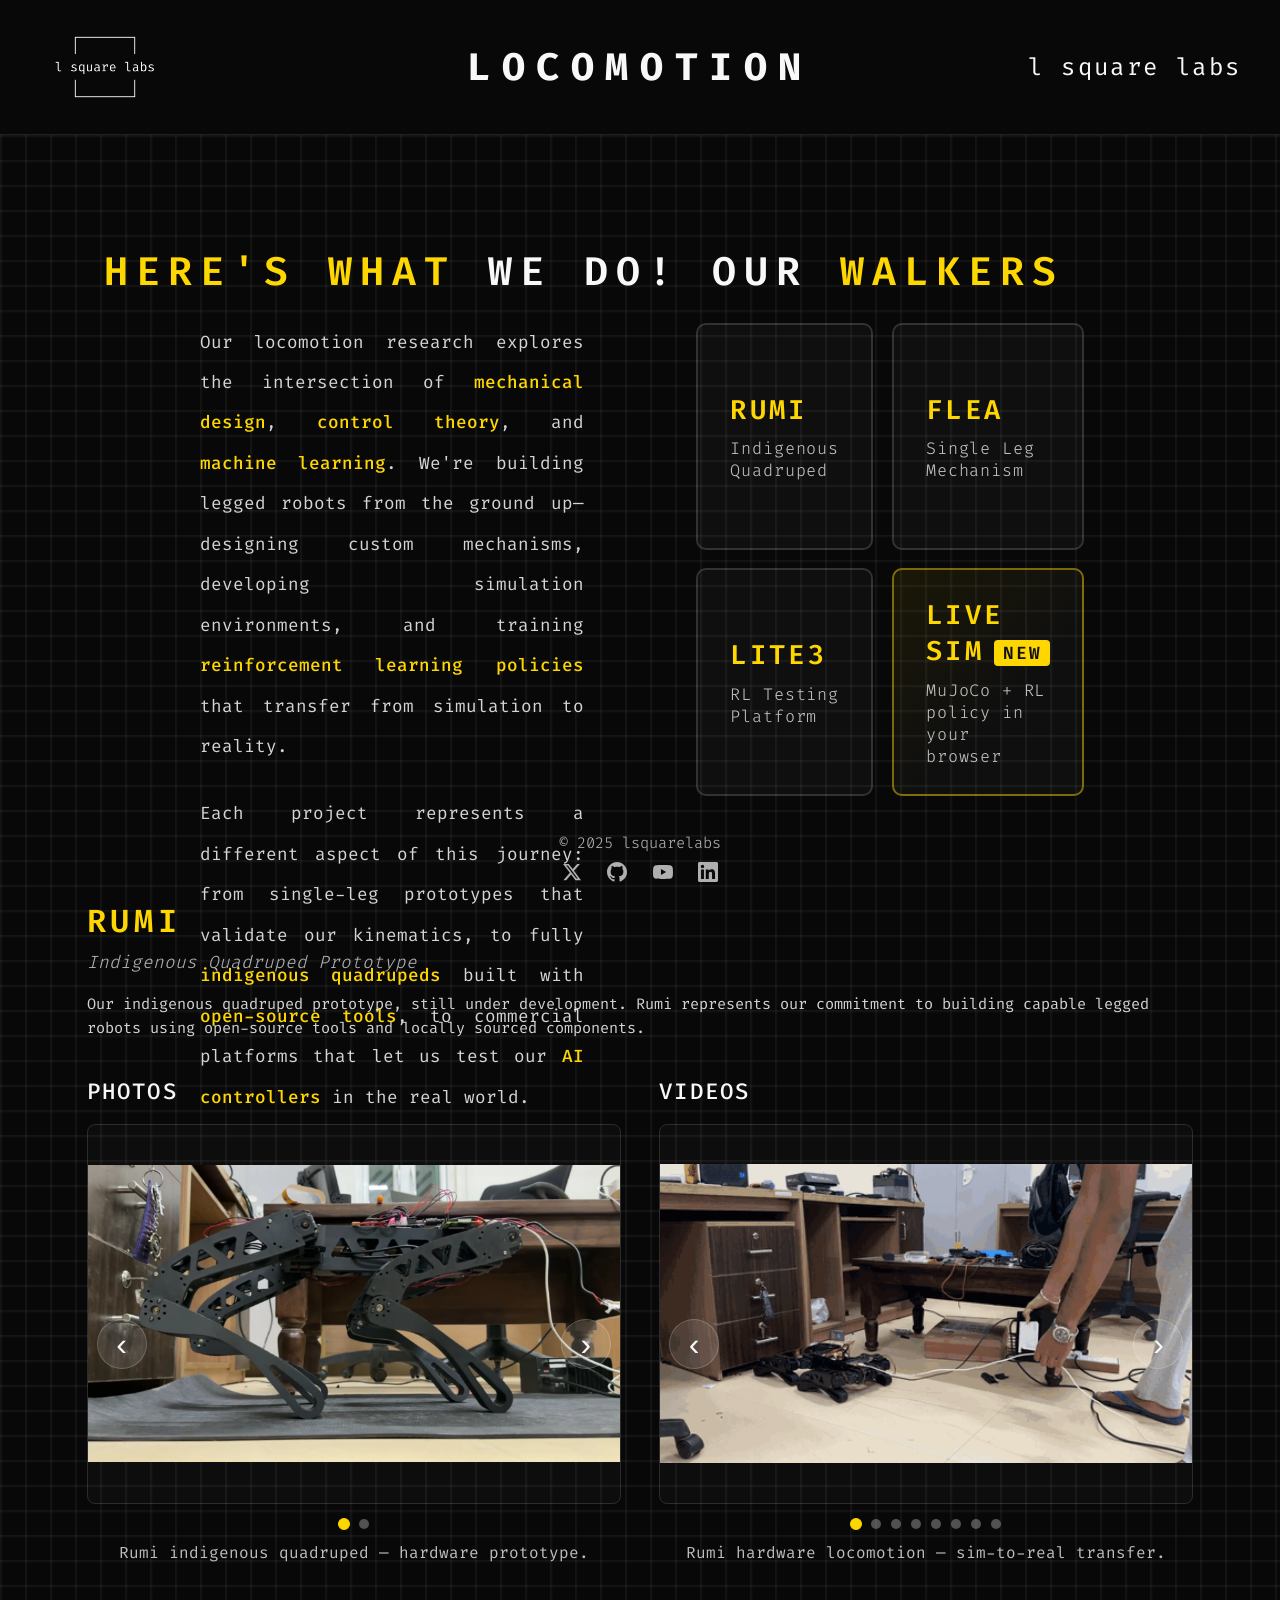
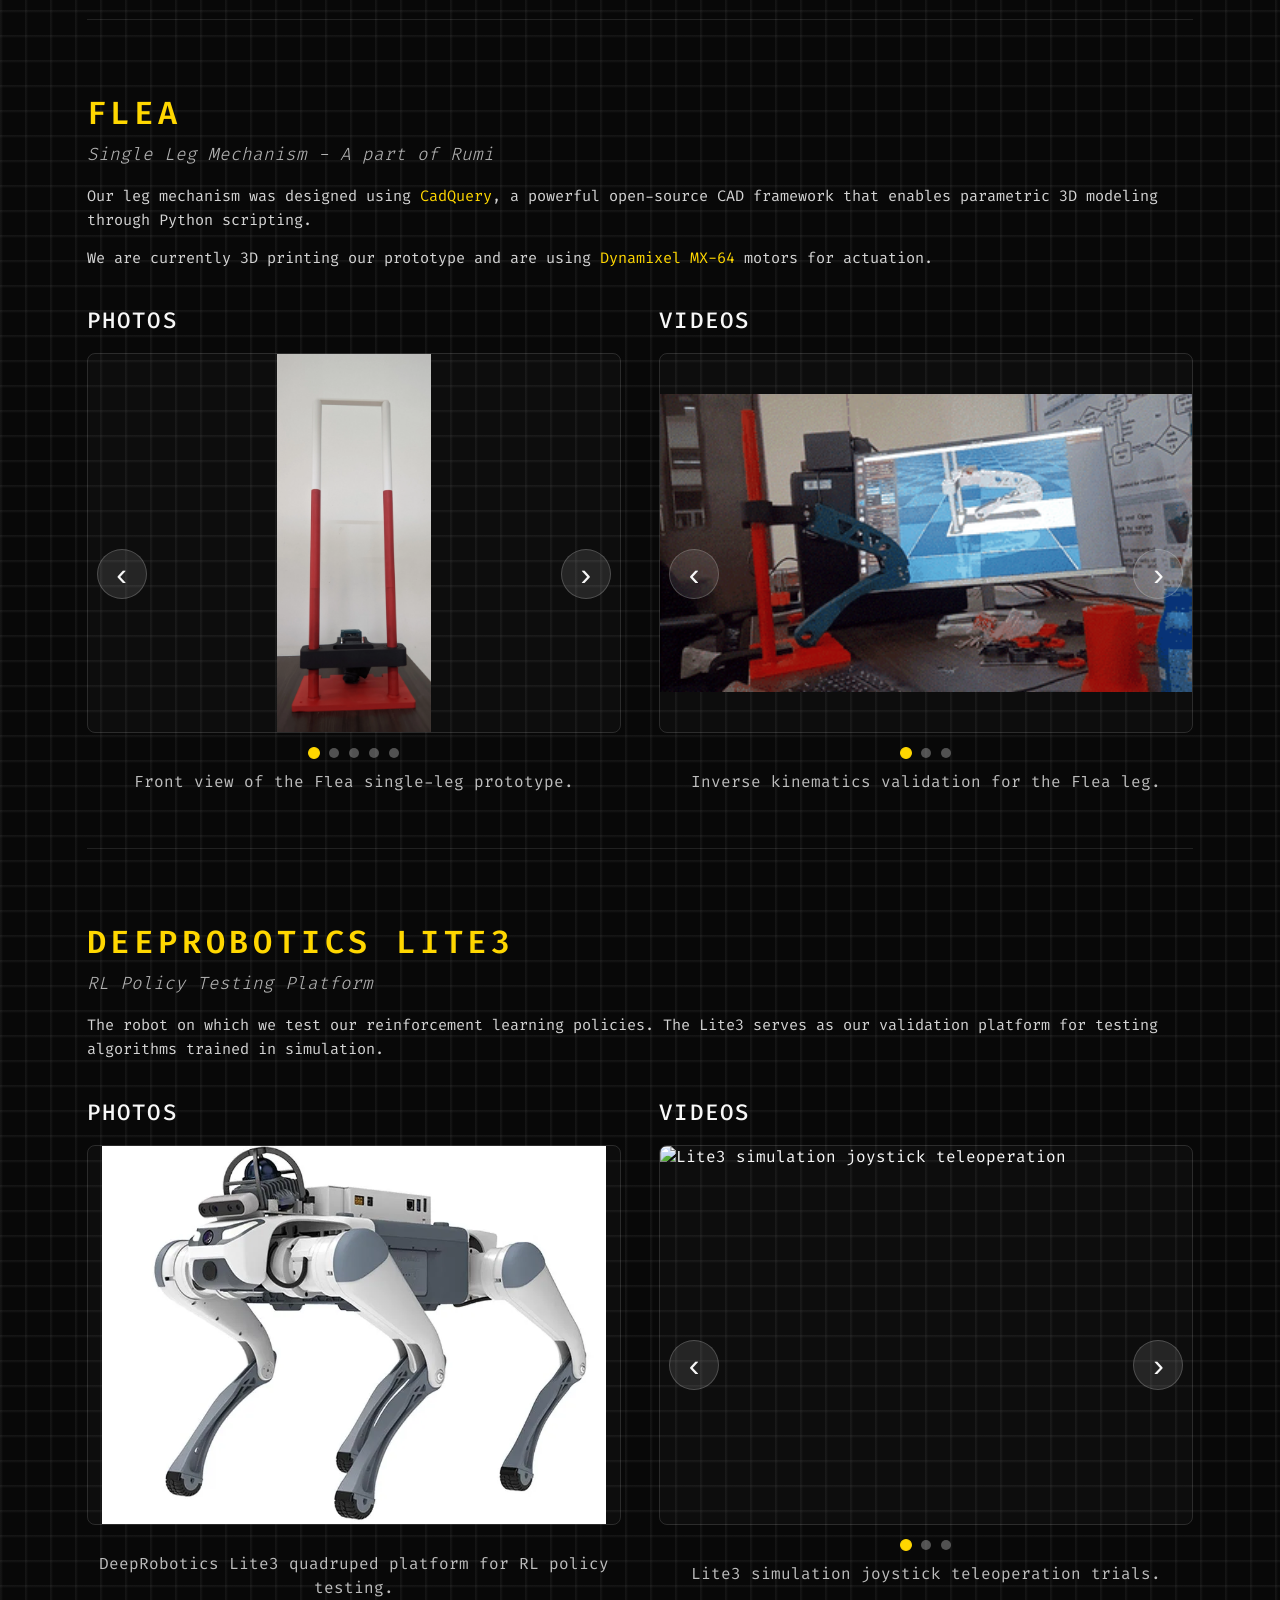
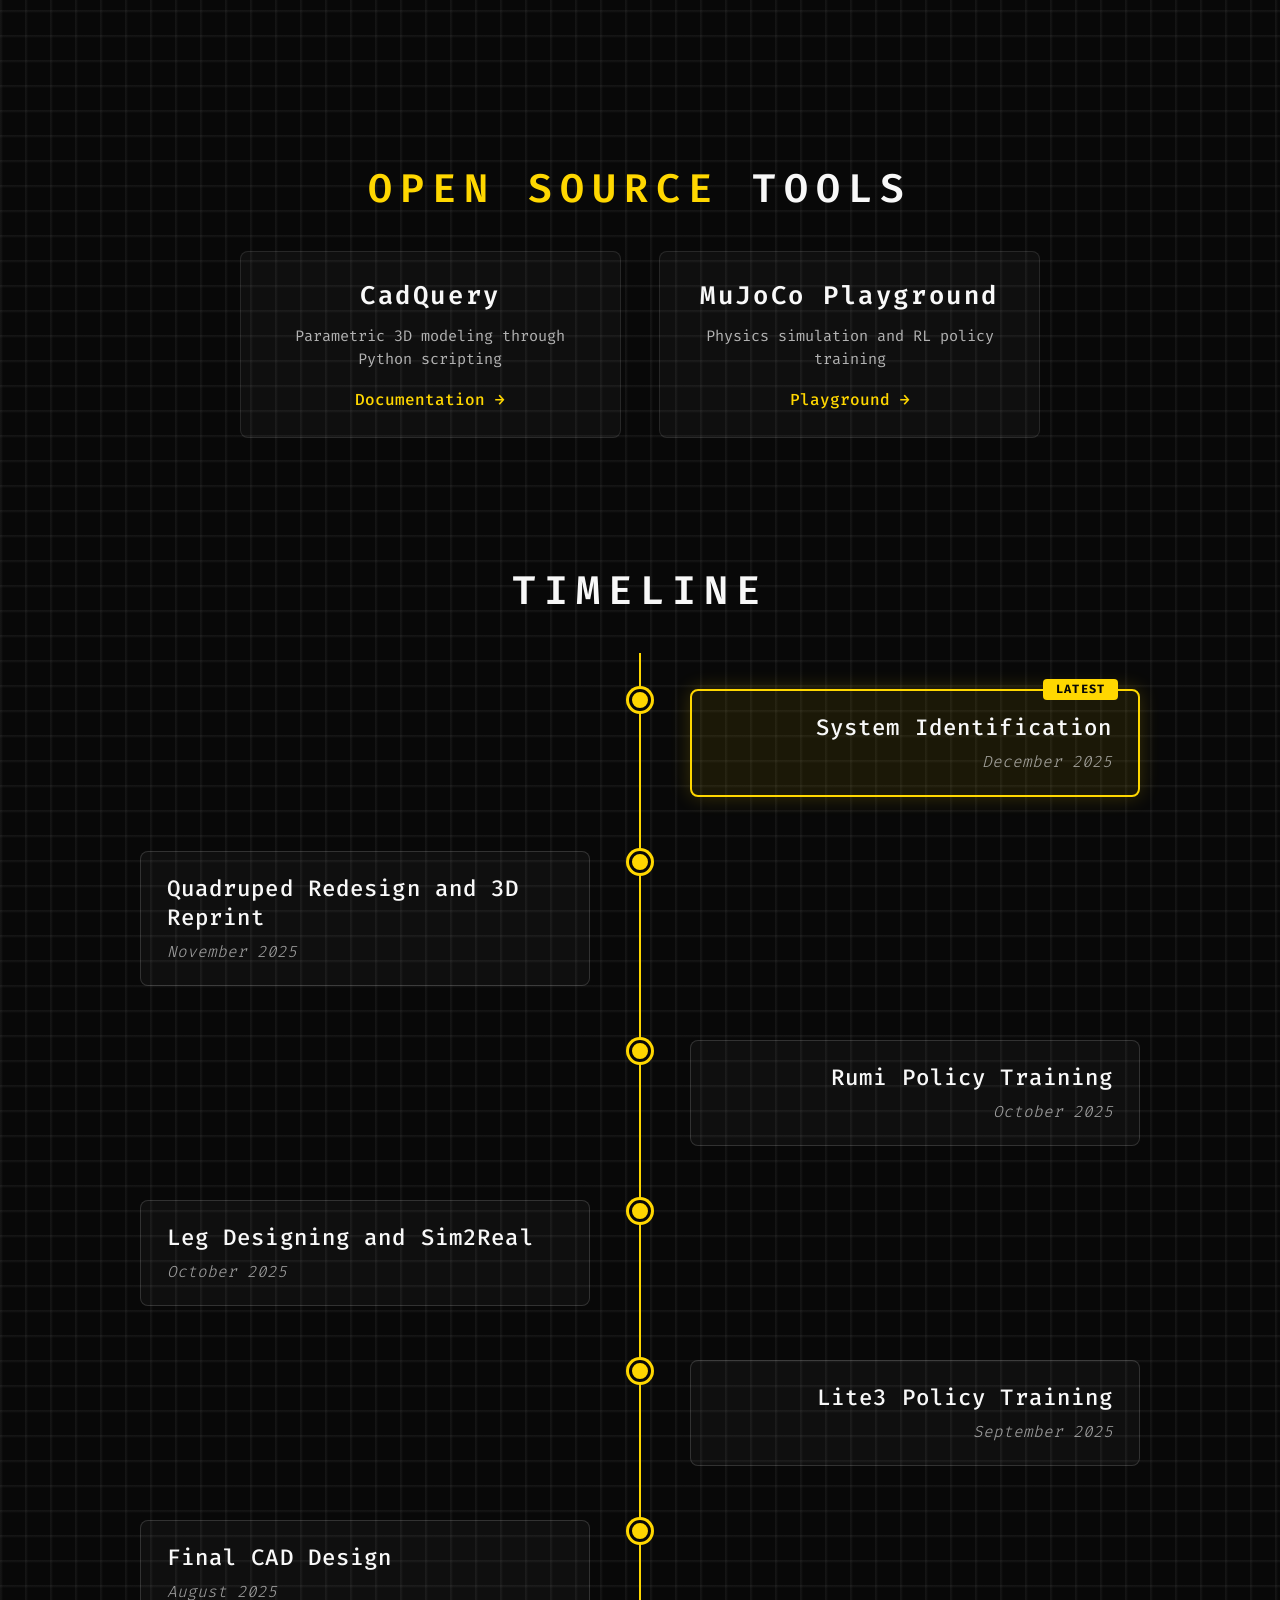
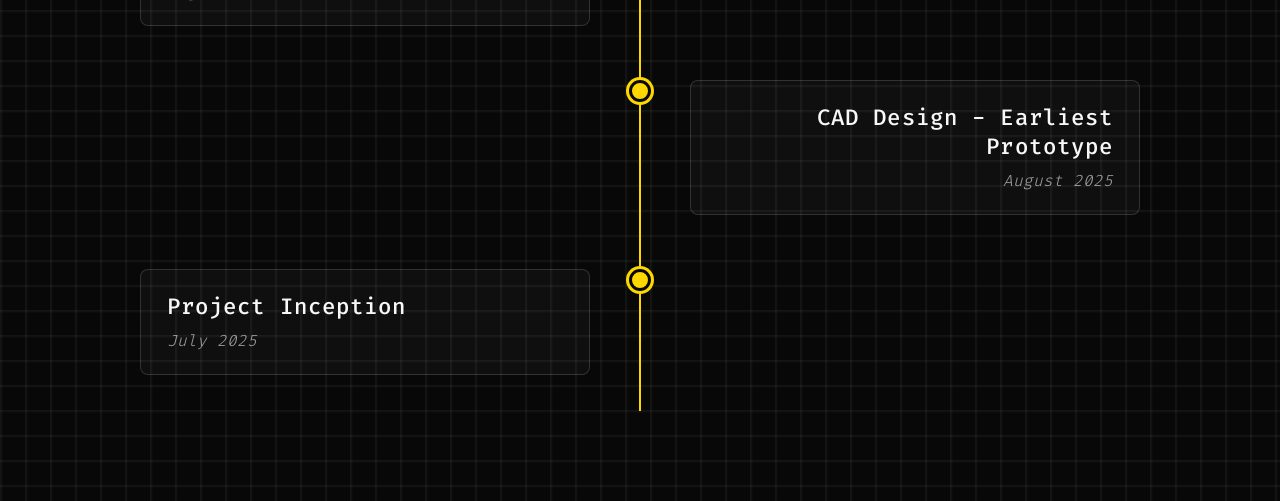
==== commit 23116003: "add: new images and gifs; edit: changed the section order" ====
--- a/locomotion/index.html
+++ b/locomotion/index.html
@@ -3,20 +3,20 @@
 <head>
     <meta charset="UTF-8">
     <meta name="viewport" content="width=device-width, initial-scale=1.0">
-    <link rel="icon" type="image/png" href="assets/logofinal.png">
+    <link rel="icon" type="image/png" href="/locomotion/assets/logofinal.png">
     <title>locomotion | lsquarelabs</title>
     <link rel="preconnect" href="https://fonts.googleapis.com">
     <link rel="preconnect" href="https://fonts.gstatic.com" crossorigin>
     <link href="https://fonts.googleapis.com/css2?family=Fira+Code:wght@300;400;500;600;700&display=swap" rel="stylesheet">
-    <link rel="stylesheet" href="styles.css">
+    <link rel="stylesheet" href="/locomotion/styles.css">
 </head>
 <body>
     <header class="logo">
-        <a href="https://www.lsquarelabs.com" class="logo-link" target="_blank" rel="noopener">
-            <img src="assets/logofinal.png" alt="L Square Labs">
+        <a href="https://www.lsquarelabs.com" class="logo-link">
+            <img src="/locomotion/assets/logofinal.png" alt="L Square Labs">
         </a>
         <h1 class="header-title" id="locomotion-title">LOCOMOTION</h1>
-        <a href="https://www.lsquarelabs.com" class="logo-link" target="_blank" rel="noopener">
+        <a href="https://www.lsquarelabs.com" class="logo-link">
             <span class="logo-text">l square labs</span>
         </a>
     </header>
@@ -35,14 +35,14 @@
                     <h2 class="section-title">Our <span class="gold-text">Walkers</span></h2>
                     <!-- Project Navigation -->
                     <div class="project-nav">
+                        <a href="#rumi" class="project-nav-card">
+                            <h3>Rumi</h3>
+                            <p>Indigenous Quadruped</p>
+                        </a>
                         <a href="#flea" class="project-nav-card">
                             <h3>Flea</h3>
                             <p>Single Leg Mechanism</p>
                         </a>
-                        <a href="#rumi" class="project-nav-card">
-                            <h3>Rumi</h3>
-                            <p>Indigenous Quadruped</p>
-                        </a>
                         <a href="#lite3" class="project-nav-card">
                             <h3>Lite3</h3>
                             <p>RL Testing Platform</p>
@@ -51,6 +51,51 @@
                             <h3>Live Sim<span class="sim-badge">NEW</span></h3>
                             <p>MuJoCo + RL policy in your browser</p>
                         </a>
+                    </div>
+                </div>
+            </div>
+
+            <!-- Rumi -->
+            <div class="project-container" id="rumi">
+                <div class="project-header">
+                    <h3 class="hardware-title">Rumi</h3>
+                    <p class="hardware-subtitle">Indigenous Quadruped Prototype</p>
+                </div>
+                <div class="project-description">
+                    <p>Our indigenous quadruped prototype, still under development. Rumi represents our commitment to building capable legged robots using open-source tools and locally sourced components.</p>
+                </div>
+                <div class="project-media">
+                    <div class="media-section photos">
+                        <h4 class="media-title">Photos</h4>
+                        <div class="carousel" data-carousel="rumi-photos">
+                            <button class="carousel-btn carousel-btn-left" aria-label="Previous photo">‹</button>
+                            <div class="carousel-container">
+                                <img src="/locomotion/assets/rumi/images/rumi_hardware.webp" alt="Rumi quadruped hardware prototype" class="carousel-img active" data-caption="Rumi indigenous quadruped — hardware prototype.">
+                                <img src="/locomotion/assets/rumi/images/rumi_sim.webp" alt="Rumi quadruped MuJoCo model" class="carousel-img" data-caption="Rumi MuJoCo model used for policy training and validation.">
+                            </div>
+                            <button class="carousel-btn carousel-btn-right" aria-label="Next photo">›</button>
+                            <div class="carousel-indicators"></div>
+                            <div class="carousel-caption"></div>
+                        </div>
+                    </div>
+                    <div class="media-section videos">
+                        <h4 class="media-title">Videos</h4>
+                        <div class="carousel" data-carousel="rumi-gifs">
+                            <button class="carousel-btn carousel-btn-left" aria-label="Previous clip">‹</button>
+                            <div class="carousel-container">
+                                <img src="/locomotion/assets/rumi/gifs/hardware_loco_05.gif" alt="Rumi hardware locomotion" class="carousel-img active" loading="lazy" data-caption="Rumi hardware locomotion — sim-to-real transfer.">
+                                <img src="/locomotion/assets/rumi/gifs/standup_25cm.gif" alt="Rumi hardware standup from prone" class="carousel-img" loading="lazy" data-caption="Rumi hardware standup from a 25cm prone height.">
+                                <img src="/locomotion/assets/rumi/gifs/getup_sim_t25.gif" alt="Rumi standup policy in simulation" class="carousel-img" loading="lazy" data-caption="Rumi standup policy rollout in simulation.">
+                                <img src="/locomotion/assets/rumi/gifs/loco_sim_vel03.gif" alt="Rumi sim locomotion at 0.3 m/s" class="carousel-img" loading="lazy" data-caption="Rumi locomotion policy in simulation at 0.3 m/s.">
+                                <img src="/locomotion/assets/rumi/gifs/loco_sim_vel05.gif" alt="Rumi sim locomotion at 0.5 m/s" class="carousel-img" loading="lazy" data-caption="Rumi locomotion policy in simulation at 0.5 m/s.">
+                                <img src="/locomotion/assets/rumi/gifs/mx_quad_standup.gif" alt="Rumi quadruped standing up from prone position" class="carousel-img" loading="lazy" data-caption="Rumi autonomously recovering from a prone position.">
+                                <img src="/locomotion/assets/rumi/gifs/mx_quad_jump.gif" alt="Rumi quadruped jumping maneuver" class="carousel-img" loading="lazy" data-caption="Rumi performing a dynamic jumping maneuver.">
+                                <img src="/locomotion/assets/rumi/gifs/mx_quad_twist.gif" alt="Rumi quadruped twist movement" class="carousel-img" loading="lazy" data-caption="Rumi demonstrating agile twisting motion.">
+                            </div>
+                            <button class="carousel-btn carousel-btn-right" aria-label="Next clip">›</button>
+                            <div class="carousel-indicators"></div>
+                            <div class="carousel-caption"></div>
+                        </div>
                     </div>
                 </div>
             </div>
@@ -71,11 +116,11 @@
                         <div class="carousel" data-carousel="flea-photos">
                             <button class="carousel-btn carousel-btn-left" aria-label="Previous image">‹</button>
                             <div class="carousel-container">
-                                <img src="assets/leg/images/front_1.webp" alt="Front view of the Flea leg assembly" class="carousel-img active" data-caption="Front view of the Flea single-leg prototype.">
-                                <img src="assets/leg/images/side_1.webp" alt="Side profile of Flea linkage" class="carousel-img" data-caption="Side profile highlighting the linkage geometry.">
-                                <img src="assets/leg/images/side_2.webp" alt="Alternate side profile of Flea" class="carousel-img" data-caption="Alternate angle showcasing actuator placement.">
-                                <img src="assets/leg/images/sit_1.webp" alt="Flea seated pose" class="carousel-img" data-caption="Flea demonstrating full range in a seated pose.">
-                                <img src="assets/leg/images/quad_leg_parts.webp" alt="Exploded view of Flea components" class="carousel-img" data-caption="Exploded layout of the machined and printed components.">
+                                <img src="/locomotion/assets/leg/images/front_1.webp" alt="Front view of the Flea leg assembly" class="carousel-img active" data-caption="Front view of the Flea single-leg prototype.">
+                                <img src="/locomotion/assets/leg/images/side_1.webp" alt="Side profile of Flea linkage" class="carousel-img" data-caption="Side profile highlighting the linkage geometry.">
+                                <img src="/locomotion/assets/leg/images/side_2.webp" alt="Alternate side profile of Flea" class="carousel-img" data-caption="Alternate angle showcasing actuator placement.">
+                                <img src="/locomotion/assets/leg/images/sit_1.webp" alt="Flea seated pose" class="carousel-img" data-caption="Flea demonstrating full range in a seated pose.">
+                                <img src="/locomotion/assets/leg/images/quad_leg_parts.webp" alt="Exploded view of Flea components" class="carousel-img" data-caption="Exploded layout of the machined and printed components.">
                             </div>
                             <button class="carousel-btn carousel-btn-right" aria-label="Next image">›</button>
                             <div class="carousel-indicators"></div>
@@ -87,48 +132,9 @@
                         <div class="carousel" data-carousel="flea-gifs">
                             <button class="carousel-btn carousel-btn-left" aria-label="Previous clip">‹</button>
                             <div class="carousel-container">
-                                <img src="assets/leg/gifs/inv_kine_final.gif" alt="Inverse kinematics validation for Flea" class="carousel-img active" loading="lazy" data-caption="Inverse kinematics validation for the Flea leg.">
-                                <img src="assets/leg/gifs/sim2realalone.gif" alt="Sim-to-real test for single leg balancing" class="carousel-img" loading="lazy" data-caption="Sim-to-real transfer test: single leg balancing routine.">
-                                <img src="assets/leg/gifs/sim2realboth.gif" alt="Dual-leg sim-to-real gait experiment" class="carousel-img" loading="lazy" data-caption="Dual-leg gait experiment comparing simulation and reality.">
-                            </div>
-                            <button class="carousel-btn carousel-btn-right" aria-label="Next clip">›</button>
-                            <div class="carousel-indicators"></div>
-                            <div class="carousel-caption"></div>
-                        </div>
-                    </div>
-                </div>
-            </div>
-
-            <!-- Rumi -->
-            <div class="project-container" id="rumi">
-                <div class="project-header">
-                    <h3 class="hardware-title">Rumi</h3>
-                    <p class="hardware-subtitle">Indigenous Quadruped Prototype</p>
-                </div>
-                <div class="project-description">
-                    <p>Our indigenous quadruped prototype, still under development. Rumi represents our commitment to building capable legged robots using open-source tools and locally sourced components.</p>
-                </div>
-                <div class="project-media">
-                    <div class="media-section photos">
-                        <h4 class="media-title">Photos</h4>
-                        <div class="carousel" data-carousel="rumi-photos">
-                            <div class="carousel-container">
-                                <img src="assets/rumi/images/rumi.webp" alt="Rumi indigenous quadruped robot" class="carousel-img active" data-caption="Rumi indigenous quadruped prototype.">
-                            </div>
-                            <div class="carousel-indicators"></div>
-                            <div class="carousel-caption"></div>
-                        </div>
-                    </div>
-                    <div class="media-section videos">
-                        <h4 class="media-title">Videos</h4>
-                        <div class="carousel" data-carousel="rumi-gifs">
-                            <button class="carousel-btn carousel-btn-left" aria-label="Previous clip">‹</button>
-                            <div class="carousel-container">
-                                <img src="assets/rumi/gifs/RumiFlatTerrainJoystick_rollout_x_inc.gif" alt="Rumi flat terrain joystick control - forward motion" class="carousel-img active" loading="lazy" data-caption="Rumi quadruped demonstrating joystick-controlled forward locomotion on flat terrain.">
-                                <img src="assets/rumi/gifs/RumiFlatTerrainJoystick_rollout_yaw_1_0.gif" alt="Rumi flat terrain joystick control - yaw rotation" class="carousel-img" loading="lazy" data-caption="Rumi quadruped executing yaw rotation using joystick commands.">
-                                <img src="assets/rumi/gifs/mx_quad_jump.gif" alt="Rumi quadruped jumping maneuver" class="carousel-img" loading="lazy" data-caption="Rumi performing a dynamic jumping maneuver.">
-                                <img src="assets/rumi/gifs/mx_quad_standup.gif" alt="Rumi quadruped standing up from prone position" class="carousel-img" loading="lazy" data-caption="Rumi autonomously recovering from a prone position.">
-                                <img src="assets/rumi/gifs/mx_quad_twist.gif" alt="Rumi quadruped twist movement" class="carousel-img" loading="lazy" data-caption="Rumi demonstrating agile twisting motion.">
+                                <img src="/locomotion/assets/leg/gifs/inv_kine_final.gif" alt="Inverse kinematics validation for Flea" class="carousel-img active" loading="lazy" data-caption="Inverse kinematics validation for the Flea leg.">
+                                <img src="/locomotion/assets/leg/gifs/sim2realalone.gif" alt="Sim-to-real test for single leg balancing" class="carousel-img" loading="lazy" data-caption="Sim-to-real transfer test: single leg balancing routine.">
+                                <img src="/locomotion/assets/leg/gifs/sim2realboth.gif" alt="Dual-leg sim-to-real gait experiment" class="carousel-img" loading="lazy" data-caption="Dual-leg gait experiment comparing simulation and reality.">
                             </div>
                             <button class="carousel-btn carousel-btn-right" aria-label="Next clip">›</button>
                             <div class="carousel-indicators"></div>
@@ -152,7 +158,7 @@
                         <h4 class="media-title">Photos</h4>
                         <div class="carousel" data-carousel="lite3-photos">
                             <div class="carousel-container">
-                                <img src="assets/lite3/images/lite_04.webp" alt="DeepRobotics Lite3 quadruped robot" class="carousel-img active" data-caption="DeepRobotics Lite3 quadruped platform for RL policy testing.">
+                                <img src="/locomotion/assets/lite3/images/lite_04.webp" alt="DeepRobotics Lite3 quadruped robot" class="carousel-img active" data-caption="DeepRobotics Lite3 quadruped platform for RL policy testing.">
                             </div>
                             <div class="carousel-indicators"></div>
                             <div class="carousel-caption"></div>
@@ -163,9 +169,9 @@
                         <div class="carousel" data-carousel="lite3-gifs">
                             <button class="carousel-btn carousel-btn-left" aria-label="Previous media">‹</button>
                             <div class="carousel-container">
-                                <img src="assets/lite3/gifs/deep_robotics_sim_joystick.gif" alt="Lite3 simulation joystick teleoperation" class="carousel-img active" loading="lazy" data-caption="Lite3 simulation joystick teleoperation trials.">
-                                <img src="assets/lite3/gifs/quad_deep_robotics_real_joystick.gif" alt="Lite3 real-world joystick teleoperation" class="carousel-img" loading="lazy" data-caption="Real-world joystick control session on Lite3.">
-                                <img src="assets/lite3/gifs/Lite3Getup_rollout.gif" alt="Lite3 get-up rollout from prone position" class="carousel-img" loading="lazy" data-caption="Policy rollout: Lite3 autonomously recovers from a fall.">
+                                <img src="/locomotion/assets/lite3/gifs/deep_robotics_sim_joystick.gif" alt="Lite3 simulation joystick teleoperation" class="carousel-img active" loading="lazy" data-caption="Lite3 simulation joystick teleoperation trials.">
+                                <img src="/locomotion/assets/lite3/gifs/quad_deep_robotics_real_joystick.gif" alt="Lite3 real-world joystick teleoperation" class="carousel-img" loading="lazy" data-caption="Real-world joystick control session on Lite3.">
+                                <img src="/locomotion/assets/lite3/gifs/Lite3Getup_rollout.gif" alt="Lite3 get-up rollout from prone position" class="carousel-img" loading="lazy" data-caption="Policy rollout: Lite3 autonomously recovers from a fall.">
                             </div>
                             <button class="carousel-btn carousel-btn-right" aria-label="Next media">›</button>
                             <div class="carousel-indicators"></div>
@@ -275,6 +281,6 @@
         </div>
     </footer>
 
-    <script src="script.js"></script>
+    <script src="/locomotion/script.js"></script>
 </body>
 </html>
--- a/locomotion/styles.css
+++ b/locomotion/styles.css
@@ -275,11 +275,12 @@
 
 /* Project Navigation */
 .project-nav {
-    display: flex;
-    flex-direction: column;
-    gap: 2.5vh;
+    display: grid;
+    grid-template-columns: 1fr 1fr;
+    grid-template-rows: 1fr 1fr;
+    gap: 2vh 1.5vw;
     width: 100%;
-    max-width: 450px;
+    max-width: 500px;
 }
 
 .project-nav-card {
@@ -296,19 +297,11 @@
     display: flex;
     flex-direction: column;
     gap: 0.8vh;
-}
-
-.project-nav-card::after {
-    content: '→';
-    position: absolute;
-    right: 2.5vw;
-    top: 50%;
-    transform: translateY(-50%) translateX(-10px);
-    font-size: clamp(1.5rem, 2.5vw, 2rem);
-    color: gold;
-    opacity: 0;
-    transition: all 0.3s cubic-bezier(0.4, 0, 0.2, 1);
-}
+    align-self: stretch;
+    justify-content: center;
+}
+
+
 
 .project-nav-card:hover {
     background: rgba(248, 248, 248, 0.08);
@@ -317,10 +310,7 @@
     box-shadow: 0 8px 24px rgba(255, 215, 0, 0.15);
 }
 
-.project-nav-card:hover::after {
-    opacity: 1;
-    transform: translateY(-50%) translateX(0);
-}
+
 
 .project-nav-card h3 {
     font-size: clamp(1.4rem, 2.2vw, 1.7rem);
